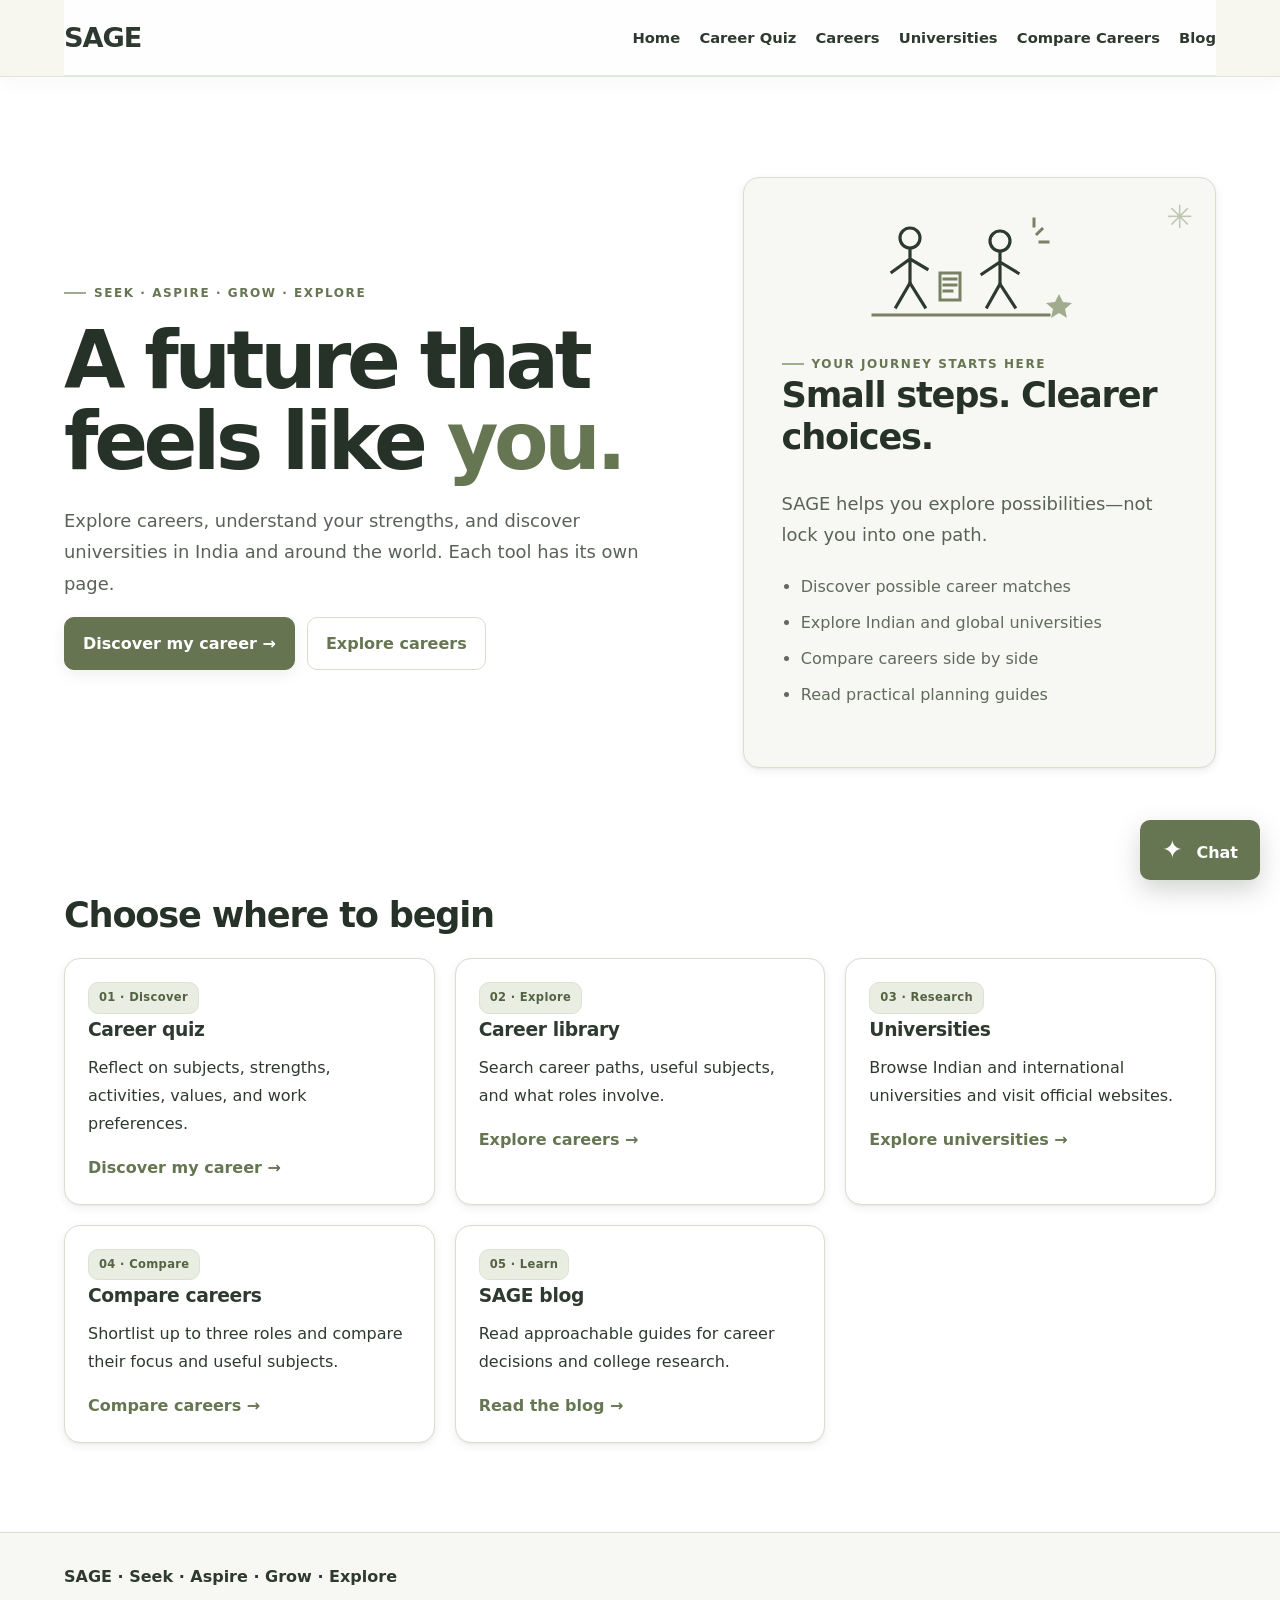
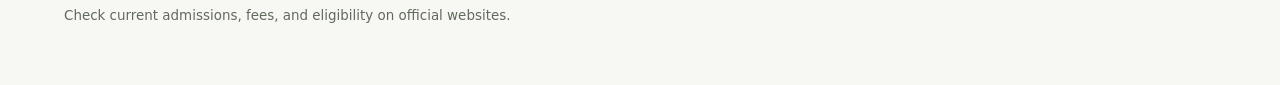
==== index.html @ 780ed79b "Add files via upload" ====
<!doctype html><html lang="en"><head><meta charset="utf-8"><meta name="viewport" content="width=device-width,initial-scale=1"><title>Home | SAGE</title><link rel="stylesheet" href="style.css"></head><body><header class="top"><nav class="wrap"><a class="brand" href="index.html"><img src="logo.png" alt="" onerror="this.style.display='none'">SAGE</a><div class="links"><a href="index.html">Home</a><a href="quiz.html">Career Quiz</a><a href="careers.html">Careers</a><a href="universities.html">Universities</a><a href="compare.html">Compare Careers</a><a href="blog.html">Blog</a></div></nav></header><main><section class="hero wrap"><div><div class="eyebrow">Seek · Aspire · Grow · Explore</div><h1>A future that feels like <em>you.</em></h1><p>Explore careers, understand your strengths, and discover universities in India and around the world. Each tool has its own page.</p><div class="row"><a href="quiz.html"><button>Discover my career →</button></a><a href="careers.html"><button class="secondary">Explore careers</button></a></div></div><aside class="panel"><div class="sage-figures" aria-hidden="true"><svg viewBox="0 0 260 112" role="img" focusable="false"><g fill="none" stroke="#2E3A2F" stroke-width="3.2" stroke-linecap="square" stroke-linejoin="miter"><circle cx="61" cy="22" r="10"/><path d="M61 34V67M61 43L43 56M61 43L78 53M61 67L47 91M61 67L76 91"/><circle cx="151" cy="25" r="10"/><path d="M151 37V68M151 46L133 58M151 46L169 57M151 68L138 91M151 68L166 91"/></g><g fill="none" stroke="#7A8063" stroke-width="3" stroke-linecap="square"><path d="M91 57h20v27H91zM95 63h12M95 69h12M95 75h8"/><path d="M188 18l5 -5M191 26h8M185 10V3"/><path d="M24 99h176"/></g><path d="M210 78l4 8 9 1-7 6 2 9-8-5-8 5 2-9-7-6 9-1z" fill="#A3AB8F"/></svg></div><div class="eyebrow">Your journey starts here</div><h2>Small steps. Clearer choices.</h2><p>SAGE helps you explore possibilities—not lock you into one path.</p><ul><li>Discover possible career matches</li><li>Explore Indian and global universities</li><li>Compare careers side by side</li><li>Read practical planning guides</li></ul></aside></section><section class="section wrap"><h2>Choose where to begin</h2><div class="grid"><article class="card"><span class="tag">01 · Discover</span><h3>Career quiz</h3><p>Reflect on subjects, strengths, activities, values, and work preferences.</p><a href="quiz.html">Discover my career →</a></article><article class="card"><span class="tag">02 · Explore</span><h3>Career library</h3><p>Search career paths, useful subjects, and what roles involve.</p><a href="careers.html">Explore careers →</a></article><article class="card"><span class="tag">03 · Research</span><h3>Universities</h3><p>Browse Indian and international universities and visit official websites.</p><a href="universities.html">Explore universities →</a></article><article class="card"><span class="tag">04 · Compare</span><h3>Compare careers</h3><p>Shortlist up to three roles and compare their focus and useful subjects.</p><a href="compare.html">Compare careers →</a></article><article class="card"><span class="tag">05 · Learn</span><h3>SAGE blog</h3><p>Read approachable guides for career decisions and college research.</p><a href="blog.html">Read the blog →</a></article></div></section></main><footer class="footer"><div class="wrap"><b>SAGE · Seek · Aspire · Grow · Explore</b><p class="small">Check current admissions, fees, and eligibility on official websites.</p></div></footer><button class="chat-launch" id="toggle" aria-label="Open SAGE guide">✦</button><section class="chat" id="chat"><div class="chathead"><b>SAGE guide</b><button class="secondary" id="close">Close</button></div><div class="chatbody" id="cb"><div class="bubble">Hi! Ask about careers or university research.</div></div><form class="compose" id="form"><input class="field" id="msg" placeholder="Ask a question…"><button type="button" class="secondary" id="mic">Mic</button><button type="button" class="secondary" id="listen-reply">Listen</button><button>Send</button></form></section><script src="data.js"></script><script>const chat=document.getElementById('chat'),body=document.getElementById('cb');document.getElementById('toggle').onclick=()=>chat.classList.toggle('open');document.getElementById('close').onclick=()=>chat.classList.remove('open');function bubble(t,me=false){let d=document.createElement('div');d.className='bubble'+(me?' me':'');d.textContent=t;body.appendChild(d);body.scrollTop=body.scrollHeight}function reply(t){const sageText=String(t||'').trim();const sageLower=sageText.toLowerCase();if(/^(hey+|hi+|hello|heyy|yo|sup)[!. ]*$/.test(sageLower)){bubble('Heyyy! 😊 What are you thinking about today — exploring careers, choosing subjects, finding courses, or just figuring out what might suit you?');return;}if(/(i don.t know|not sure|confused|no idea|lost)/.test(sageLower)){bubble('That’s completely okay — you don’t need to have your whole future figured out right now. 💛 Let’s make it smaller: which school subjects feel easiest or most interesting, and do you prefer working with people, ideas, technology, creative projects, or practical hands-on tasks?');return;}if(/(law|lawyer|legal|judge|nlsiu)/.test(sageLower)){bubble('Heyyy! Law has lots of paths beyond courtroom practice: corporate law, criminal law, cyber law, human rights, environmental law, policy, legal research, and the judiciary. In India, an integrated B.A. LL.B. after Class 12 is one common route; a 3-year LL.B. after a bachelor’s degree is another. What draws you to law — debating, helping people, solving complex problems, or understanding how society works?');return;}if(/(computer|coding|software|ai|technology|cybersecurity)/.test(sageLower)){bubble('Tech has several different flavors: software development, AI and data, cybersecurity, UX design, cloud systems, and hardware. You can try a small coding project or beginner data/design activity before committing. Are you more interested in building apps, investigating problems, working with data, or designing things people use?');return;}if(/(university|universities|college|course|courses|admission|fees|scholarship)/.test(sageLower)){bubble('Let’s compare colleges by the exact program, eligibility, entrance route, total tuition and living costs, scholarships, location, internships, and student support. I can help make a shortlist, but fees and admission rules should be checked against the current official course page. Which course and country or state are you considering?');return;}const m=t.toLowerCase().trim();let r;
// Respond to emotional or safety-related messages before career-topic matching.
if(/\b(i wanna die|i want to die|want to kill myself|suicidal|end my life|hurt myself|self harm)\b/.test(m)){r="Hey, I'm really glad you told me. I'm taking this seriously, and your safety matters more than career questions right now. Are you in immediate danger, or thinking you might hurt yourself? If you might act on those feelings, please go to a trusted adult or someone nearby right now and tell them what's happening. You deserve support, and you don't have to handle this alone.";}
else if(/\b(devastated|heartbroken|upset|sad|depressed|overwhelmed|rough day|feel awful)\b/.test(m)){r="Oh no, I'm sorry you're feeling this way. 💛 Want to tell me what happened? I'm here to listen, and you don't have to explain everything perfectly.";}
else if(/\b(just checking|just testing|testing you|i was joking|just kidding|not serious)\b/.test(m)){r="Haha, fair enough 😄 Thanks for testing me! I should still take serious messages seriously, just in case. What do you want to try next?";}
else if(/\b(okay|ok|you know what|guess what|listen|hey|heyy|hello|hi|hii|yo)\b/.test(m)){r=/you know what|guess what|listen/.test(m)?"Haha, okay, I'm listening! Tell me what's on your mind. We can figure it out together.":"Heyyy! 😊 What's on your mind? We can talk careers and college, or you can just tell me what's up.";}
else if(/\blaw\b|lawyer|legal|judge|court|criminal justice/.test(m)){r="Heyyy! That's exciting! Law is a broad field, and it's not just becoming a courtroom lawyer. You could explore criminal law, corporate law, cyber law, human rights, environmental law, legal research, or the judiciary. What part sounds most interesting to you: debating ideas, solving puzzles, helping people, understanding rules, or researching big issues?";}
else if(/doctor|medicine|medical|healthcare|nurs/.test(m)){r="Healthcare has lots of paths, from medicine and nursing to physiotherapy, pharmacy, psychology, and lab science. They involve different study routes and day-to-day work. Are you most interested in treating patients, understanding the human body, or doing research?";}
else if(/journal|writing|writer|media|news/.test(m)){r="If writing and asking questions are your thing, journalism could be worth exploring. Journalists research stories, interview people, verify facts, and report through articles, video, audio, or digital media. You could also look at editing, documentary work, and communications. Which sounds more like you: investigating stories or creating content?";}
else if(/engineer|coding|program|computer|technology|software|\bai\b/.test(m)){r="Tech is a big space: software, cybersecurity, data, AI, electronics, and several kinds of engineering. A good first step is to try a small project and notice whether you enjoy building, debugging, analyzing data, or designing things. Which of those sounds fun to you?";}
else if(/university|college|admission|degree|study|course|fees|scholarship/.test(m)){r="Sure — when comparing colleges, check the exact course, eligibility, total fees, scholarships, accreditation, internships, location, and student support. Requirements vary, so confirm them on each institution's official website. Which course or country are you considering?";}
else if(/salary|pay|earn|job demand|future scope/.test(m)){r="Good question! Pay and job demand depend on location, experience, qualification, and the specific role. It's better to compare recent local job listings and official workforce information than trust one universal salary number. Which career and country are you thinking about?";}
else if(/quiz|test|result|recommend/.test(m)){r="The career quiz is a starting point, not a decision-maker. Your result should help you spot patterns in what you enjoy; then compare the day-to-day tasks, subjects, and training each career needs.";}
else if(/thank/.test(m)){r="Anytime! 😊 I'm happy to help. We can take things one step at a time.";}
else if(/confused|don't know|dont know|not sure|no idea/.test(m)){r="That's completely okay — you don't need to have it all figured out yet. Tell me one thing you usually enjoy: solving problems, helping people, creating things, learning how the world works, organizing plans, or hands-on work? We can start there.";}
else{r="I'm listening! Tell me a little more about what's on your mind. If it's about careers or college, we can explore it together — and if it's something else, that's okay too.";}
bubble(r);}document.getElementById('form').onsubmit=e=>{e.preventDefault();let i=document.getElementById('msg'),v=i.value.trim();if(v){bubble(v,true);i.value='';replyAI(v)}};document.getElementById('mic').onclick=()=>{let SR=window.SpeechRecognition||window.webkitSpeechRecognition;if(!SR){bubble('Voice input is not supported in this browser. Please type instead.');return}let r=new SR();r.lang='en-IN';r.onresult=e=>document.getElementById('msg').value=e.results[0][0].transcript;r.start()};
async function replyAI(t){
  const loading=document.createElement('div');loading.className='bubble';loading.textContent='One sec — let me think…';body.appendChild(loading);body.scrollTop=body.scrollHeight;
  try {
    const history=Array.from(body.querySelectorAll('.bubble')).filter(el=>el!==loading).slice(-8).map(el=>({role:el.classList.contains('me')?'user':'assistant',content:el.textContent}));
    const res=await fetch('/api/chat',{method:'POST',headers:{'Content-Type':'application/json'},body:JSON.stringify({message:t,history})});
    const data=await res.json();
    if(!res.ok) throw new Error(data.error||'AI is not available');
    loading.remove();bubble(data.reply||'Tell me a little more.');
  } catch(err) { loading.remove(); try { reply(t); } catch(localErr) { bubble('I’m here to help you explore options. Tell me what subjects you enjoy, what you are curious about, or which careers you want to compare, and we can work through it together.'); } console.info('SAGE is using its built-in guide because the AI service is unavailable.'); }
}
const listenReplyButton=document.getElementById('listen-reply');
if(listenReplyButton) listenReplyButton.onclick=()=>{const last=Array.from(body.querySelectorAll('.bubble')).filter(el=>!el.classList.contains('me')).pop();if(last&&'speechSynthesis'in window){speechSynthesis.cancel();speechSynthesis.speak(new SpeechSynthesisUtterance(last.textContent));}};
</script></body></html>
---- style.css ----
:root{--bg:#FFFFFF;--panel:#FFFFFF;--panel2:#F7F8F4;--green:#667451;--green2:#A3AB8F;--ink:#263128;--muted:#596258;--brown:#667451;--line:#D8DED2;--cream:#FFFFFF;--sage:#A3AB8F;--olive:#7A8063;--charcoal:#263128}
*{box-sizing:border-box}
html{scroll-behavior:smooth}
body{margin:0;background:var(--bg);color:var(--ink);font:16px/1.55 system-ui,-apple-system,BlinkMacSystemFont,"Segoe UI",sans-serif}
a{color:var(--green);font-weight:700}
button,input,select,textarea{font:inherit}
button{background:#7A8063;color:#FFFFFF;border:1px solid #7A8063;border-radius:12px;padding:10px 15px;cursor:pointer;font-weight:700;transition:transform .15s ease,background .15s ease}
button:hover{transform:translateY(-1px);background:#A3AB8F;border-color:#A3AB8F;color:#2E3A2F}
button:focus-visible,a:focus-visible,input:focus-visible,select:focus-visible{outline:3px solid var(--brown);outline-offset:3px}
.secondary,.option{background:var(--panel2);color:var(--green);border:1px solid var(--line)}
.wrap{width:min(1120px,92%);margin:auto}
.top{position:sticky;top:0;background:#7A8063F2;border-bottom:1px solid var(--line);z-index:5;backdrop-filter:blur(10px)}
nav{display:flex;justify-content:space-between;align-items:center;gap:15px;padding:12px 0}
.brand{font-weight:900;font-size:1.8rem;line-height:1;text-decoration:none;white-space:nowrap;display:flex;align-items:center;gap:9px}
.brand img{width:38px;aspect-ratio:1;object-fit:cover;border-radius:50%;vertical-align:middle}
.links{display:flex;gap:14px;flex-wrap:wrap}
.links a{text-decoration:none;color:#2E3A2F}
.links a:hover{text-decoration:underline;text-underline-offset:4px}
.hero{padding:65px 0 40px;display:grid;grid-template-columns:1.2fr .8fr;gap:24px;align-items:center}
.eyebrow{color:var(--brown);font-size:.72rem;font-weight:800;letter-spacing:.12em;text-transform:uppercase}
h1{font-size:clamp(2.5rem,6vw,4.6rem);line-height:1.02;color:#2E3A2F;margin:12px 0}
h2{color:#2E3A2F;font-size:clamp(1.5rem,3vw,2.2rem)}
h3{color:#2E3A2F;margin:0 0 8px}
p{color:var(--muted)}
.panel,.card,.box,.chat{background:var(--panel);border:1px solid var(--line);border-radius:20px}
.panel{padding:25px;background:linear-gradient(145deg,#A3AB8F,#F7F6EF)}
.section{padding:32px 0}
.stats,.grid{display:grid;gap:14px}
.stats{grid-template-columns:repeat(3,1fr);margin-top:22px}
.stat,.card{background:#A3AB8F;color:#2E3A2F;padding:16px;border-radius:16px;border:1px solid #A3AB8F;box-shadow:0 5px 16px #2E3A2F10}
.card h3,.card p,.card a,.stat strong{color:#2E3A2F}
.card a{text-decoration:underline;text-underline-offset:3px}
.card .small{color:#2E3A2F}
.stat strong{display:block;color:#2E3A2F;font-size:1.4rem}
.small{font-size:.84rem;color:var(--muted)}
.box{padding:22px;background:var(--panel)}
.row{display:flex;gap:10px;flex-wrap:wrap;align-items:center}
.field{background:#F7F6EF;color:var(--ink);border:1px solid var(--line);border-radius:12px;padding:11px;min-width:0}
.search{flex:1;min-width:180px}
.grid{grid-template-columns:repeat(3,minmax(0,1fr));margin-top:15px}
.tag{display:inline-block;background:#7A8063;color:#FFFFFF;border-radius:20px;padding:3px 8px;font-size:.75rem;font-weight:800}
.footer{border-top:1px solid var(--line);padding:25px 0 45px;margin-top:18px}
.hidden{display:none!important}
.chat-launch{position:fixed;right:20px;bottom:20px;border-radius:999px;min-width:76px;height:68px;padding:0 22px;z-index:9;box-shadow:0 8px 24px #2E3A2F20;font-size:1.55rem;font-weight:800}
.chat{position:fixed;right:20px;bottom:90px;width:min(370px,calc(100vw - 28px));height:460px;max-height:70vh;z-index:9;display:none;flex-direction:column;overflow:hidden;box-shadow:0 15px 45px #2E3A2F18}
.chat.open{display:flex}
.chathead{background:#7A8063;color:#FFFFFF;padding:12px;display:flex;justify-content:space-between;align-items:center}
.chathead b{color:#FFFFFF}
.chatbody{padding:12px;flex:1;overflow:auto;display:flex;flex-direction:column;gap:9px}
.bubble{background:#A3AB8F;color:#2E3A2F;padding:10px 12px;border-radius:13px;max-width:90%}
.bubble.me{align-self:flex-end;background:#A3AB8F;color:#2E3A2F}
.compose{display:flex;gap:6px;padding:9px;background:var(--panel)}
.compose input{flex:1;min-width:20px}
.compare-table{width:100%;border-collapse:collapse;margin-top:16px}
.compare-table th,.compare-table td{padding:10px;border:1px solid var(--line);text-align:left}
.compare-table th{background:#7A8063;color:#FFFFFF}
.option{text-align:left;background:var(--panel);color:#2E3A2F;border-color:var(--line)}
.option:hover{background:#A3AB8F;color:#2E3A2F}
.option.selected{background:#A3AB8F;color:#2E3A2F;border-color:#7A8063;outline:2px solid #7A8063}
.progress{height:8px;background:#A3AB8F;border-radius:9px;margin:16px 0;overflow:hidden}
.progress span{display:block;height:100%;background:var(--brown);width:0;transition:width .2s ease}
.result{background:var(--panel);border:1px solid var(--line);padding:16px;border-radius:14px;margin-top:15px}
@media(max-width:760px){.hero{grid-template-columns:1fr}.grid{grid-template-columns:repeat(2,minmax(0,1fr))}.links{gap:8px}.links a{font-size:.85rem}.hero{padding-top:38px}}
@media(max-width:480px){.grid,.stats{grid-template-columns:1fr}.box{padding:15px}nav{align-items:flex-start;flex-direction:column}.chat{right:14px;bottom:82px}.chat-launch{right:14px;bottom:14px}}

/* Accessible, easy-to-notice SAGE chat launcher */
.chat-launch::after{content:" Chat";font-size:1rem;margin-left:8px}
.career-details{margin-top:14px;padding:16px;border-radius:14px;background:#A3AB8F;color:#2E3A2F;border:1px solid #A3AB8F;line-height:1.55}
.career-details h4{margin:0 0 10px;color:#2E3A2F;font-size:1.1rem}
.career-details p{margin:8px 0}

/* Dedicated career details page */
.details-page{grid-template-columns:repeat(auto-fit,minmax(250px,1fr));margin:24px 0}
.detail-tile{background:#A3AB8F;color:#2E3A2F;border:1px solid #A3AB8F;border-radius:18px;padding:20px;line-height:1.6;box-shadow:0 4px 14px #2E3A2F10}
.detail-tile h2{font-size:1.12rem;color:#2E3A2F;margin:0 0 8px}
.detail-tile p{margin:0;color:#2E3A2F}
.back-link{display:inline-block;margin-bottom:18px;color:var(--green);font-weight:700}
.note{margin:18px 0}
.button-link{display:inline-block;padding:12px 18px;border-radius:12px;background:#7A8063;color:#FFFFFF;font-weight:800}

/* Numeric career highlights for every career detail page */
.career-metrics{display:grid;grid-template-columns:repeat(3,minmax(0,1fr));gap:14px;margin:22px 0;width:100%;grid-column:1/-1}.metric-card{background:var(--panel,#CBCCC7);border:1px solid var(--line,#A3AB8F);border-radius:18px;padding:18px;display:flex;flex-direction:column;gap:8px;min-width:0}.metric-card span{font-size:.88rem;color:var(--muted,#A3AB8F);font-weight:700}.metric-card strong{font-size:clamp(1.15rem,2.4vw,1.8rem);line-height:1.2;color:var(--green,#A3AB8F);overflow-wrap:anywhere}.metric-card small{font-size:.78rem;color:var(--muted,#A3AB8F)}@media(max-width:700px){.career-metrics{grid-template-columns:1fr}.metric-card{padding:15px}}

/* SAGE modern responsive refinements — palette and layout only */
body{background:var(--bg);color:var(--ink)}
.top{background:rgba(122,128,99,.97);border-bottom:1px solid rgba(46,58,47,.16)}
.links a{color:#F7F6EF}
.hero{gap:clamp(20px,4vw,48px);padding-block:clamp(38px,6vw,76px)}
.panel,.card,.box,.chat,.detail-tile,.career-details,.result{border-radius:20px}
.panel{background:linear-gradient(145deg,#A3AB8F 0%,#F7F6EF 100%)}
.card,.stat,.detail-tile{background:#A3AB8F;border-color:rgba(46,58,47,.16);box-shadow:0 8px 24px rgba(46,58,47,.08)}
button,.button-link{background:#7A8063;border-color:#7A8063;color:#F7F6EF}
button:hover,.option:hover{background:#A3AB8F;border-color:#7A8063;color:#2E3A2F}
.field{background:#FFFFFF;color:#2E3A2F}
.chathead,.compare-table th{background:#7A8063;color:#F7F6EF}
@media(min-width:1100px){.wrap{width:min(1160px,90%)}.grid{gap:18px}.section{padding:42px 0}}
@media(max-width:760px){.hero{grid-template-columns:1fr}.links{width:100%;gap:8px 12px}.links a{font-size:.9rem}.grid{grid-template-columns:repeat(2,minmax(0,1fr))}.stats{grid-template-columns:repeat(3,minmax(0,1fr))}}
@media(max-width:520px){.grid,.stats,.career-metrics{grid-template-columns:1fr}.wrap{width:min(100% - 28px,1120px)}nav{gap:10px}.brand{font-size:1.55rem}.links{display:flex;flex-wrap:wrap}.hero{padding-top:32px}.panel,.box{padding:16px}.card{padding:15px}.chat{right:12px;width:calc(100vw - 24px);max-height:72vh}.chat-launch{right:12px;bottom:12px}}


/* SAGE student-friendly redesign: cream-first, sage accents, roomy responsive layout */
:root{
  --bg:#F7F6EF;
  --panel:#FFFFFF;
  --panel2:#EEF0E7;
  --green:#667653;
  --green2:#A3AB8F;
  --ink:#2E3A2F;
  --muted:#62695D;
  --brown:#7A8063;
  --line:#E2E4D9;
  --cream:#F7F6EF;
  --sage:#A3AB8F;
  --olive:#7A8063;
  --charcoal:#2E3A2F;
}
html{scroll-padding-top:90px}
body{background:var(--bg);color:var(--ink);font-size:16px;line-height:1.7}
.wrap{width:min(1160px,90%)}
.top{background:rgba(247,246,239,.96);border-bottom:1px solid #E2E4D9;box-shadow:0 4px 20px rgba(46,58,47,.04);backdrop-filter:blur(14px)}
nav{min-height:76px;padding:14px 0;gap:22px}
.brand{font-size:1.7rem;color:var(--ink);letter-spacing:-.04em}
.brand img{width:42px;height:42px;object-fit:contain;border-radius:0}
.links{gap:clamp(10px,1.5vw,22px);align-items:center}
.links a{color:var(--ink);font-size:.92rem;font-weight:650;padding:8px 0;text-decoration:none}
.links a:hover{color:var(--green);text-decoration:none;box-shadow:0 2px 0 var(--sage)}
a{color:var(--green)}
.hero{padding:clamp(54px,8vw,100px) 0 clamp(42px,6vw,72px);grid-template-columns:minmax(0,1.12fr) minmax(280px,.88fr);gap:clamp(30px,6vw,76px)}
.eyebrow{display:inline-flex;align-items:center;gap:8px;color:var(--green);font-size:.75rem;letter-spacing:.13em;font-weight:850}
.eyebrow:before{content:"";width:22px;height:2px;background:var(--sage);display:inline-block}
h1{font-size:clamp(2.8rem,6.2vw,5.25rem);line-height:1.02;letter-spacing:-.055em;color:var(--ink);margin:18px 0 22px;max-width:760px}
h1 em{color:var(--green);font-style:normal}
h2{font-size:clamp(1.55rem,3vw,2.2rem);letter-spacing:-.035em;line-height:1.2;color:var(--ink);margin-top:0}
h3{color:var(--ink);letter-spacing:-.02em}
p{color:var(--muted);line-height:1.75}
.hero p{font-size:clamp(1rem,1.4vw,1.12rem);max-width:650px}
.row{gap:12px}
button,.button-link{background:var(--green);border:1px solid var(--green);color:#fff;border-radius:13px;padding:12px 18px;font-weight:750;box-shadow:0 5px 14px rgba(46,58,47,.08);transition:transform .18s ease,box-shadow .18s ease,background .18s ease}
button:hover,.button-link:hover{background:#536344;border-color:#536344;color:#fff;transform:translateY(-2px);box-shadow:0 9px 20px rgba(46,58,47,.13)}
.secondary,.option{background:#fff;color:var(--green);border:1px solid #D8DDCE;box-shadow:none}
.secondary:hover,.option:hover{background:#EEF0E7;color:var(--ink);border-color:var(--sage)}
.panel{padding:clamp(22px,3.5vw,38px);background:linear-gradient(145deg,#FFFFFF 0%,#F0F2E9 100%);border:1px solid #E1E5D8;border-radius:28px;box-shadow:0 18px 48px rgba(46,58,47,.07);position:relative;overflow:hidden}
.panel:after{content:"✳";position:absolute;right:22px;top:12px;color:#A3AB8F;font-size:2rem;opacity:.65}
.panel ul{padding-left:1.2rem;color:var(--muted)}
.panel li{padding:.28rem 0}
.section{padding:clamp(34px,5vw,58px) 0}
.section h2{margin-bottom:20px}
.grid{grid-template-columns:repeat(3,minmax(0,1fr));gap:18px;margin-top:22px}
.card,.stat,.detail-tile{background:#fff;color:var(--ink);border:1px solid #E4E6DC;border-radius:20px;padding:23px;box-shadow:0 8px 26px rgba(46,58,47,.045);transition:transform .2s ease,box-shadow .2s ease,border-color .2s ease}
.card:hover,.detail-tile:hover{transform:translateY(-3px);box-shadow:0 14px 32px rgba(46,58,47,.085);border-color:#C8D0BC}
.card h3,.card p,.card a,.stat strong,.detail-tile h2,.detail-tile p{color:var(--ink)}
.card p{margin:.5rem 0 1rem}
.card a{color:var(--green);font-weight:800;text-decoration:none}
.card a:hover{text-decoration:underline;text-underline-offset:4px}
.tag{background:#E9EDE2;color:#536344;border:1px solid #DCE2D2;border-radius:999px;padding:5px 10px;font-size:.72rem;letter-spacing:.03em}
.stats{gap:14px}.stat strong{font-size:1.5rem;color:var(--green)}
.box,.result,.career-details{background:#fff;color:var(--ink);border:1px solid #E2E4D9;border-radius:20px;box-shadow:0 8px 24px rgba(46,58,47,.04)}
.field{background:#fff;color:var(--ink);border:1px solid #D9DED2;border-radius:12px;padding:12px 14px}
.field:focus,input:focus,select:focus,textarea:focus{outline:3px solid rgba(163,171,143,.4);border-color:var(--green)}
.footer{border-top:1px solid #E2E4D9;background:#F0F1E9;padding:30px 0 44px;margin-top:35px}
.footer b{color:var(--ink)}
.chat{background:#fff;border:1px solid #E0E4D8;box-shadow:0 20px 60px rgba(46,58,47,.18);border-radius:22px}
.chathead,.compare-table th{background:var(--green);color:#fff}
.chatbody{background:#fff}
.bubble{background:#EEF0E7;color:var(--ink);border-radius:15px}
.bubble.me{background:#DDE4D2;color:var(--ink)}
.compose{background:#F7F6EF;border-top:1px solid #E2E4D9}
.chat-launch{background:var(--green);color:#fff;border:0;border-radius:999px;min-width:64px;height:60px;box-shadow:0 10px 26px rgba(46,58,47,.22)}
.chat-launch:hover{background:#536344;color:#fff}
.compare-table{background:#fff;border-radius:14px;overflow:hidden}.compare-table th,.compare-table td{border-color:#E2E4D9}.compare-table td{color:var(--ink)}
.option.selected{background:#E9EDE2;color:var(--ink);border-color:var(--green);outline:2px solid rgba(122,128,99,.25)}
.progress{background:#E7EADF}.progress span{background:var(--green)}
.metric-card{background:#fff;border-color:#E2E4D9;border-radius:18px;box-shadow:0 8px 22px rgba(46,58,47,.045)}
.metric-card span,.metric-card small{color:var(--muted)}.metric-card strong{color:var(--green)}
.back-link{color:var(--green)}
@media(min-width:1100px){.grid{gap:20px}.section{padding-block:54px}}
@media(max-width:850px){nav{align-items:flex-start;flex-direction:column;gap:12px}.links{width:100%;gap:8px 18px}.hero{grid-template-columns:1fr;gap:24px;padding-top:48px}.hero .panel{max-width:none}.grid{grid-template-columns:repeat(2,minmax(0,1fr))}}
@media(max-width:540px){.wrap{width:calc(100% - 32px)}nav{min-height:auto;padding:12px 0}.brand{font-size:1.55rem}.brand img{width:36px;height:36px}.links{gap:5px 13px}.links a{font-size:.82rem}.hero{padding:38px 0 30px}h1{font-size:clamp(2.55rem,13vw,3.8rem)}.grid,.stats,.career-metrics{grid-template-columns:1fr}.card,.box,.panel{padding:19px}.section{padding:30px 0}.row>a{max-width:100%}.chat{right:12px;bottom:82px;width:calc(100vw - 24px);max-height:72vh}.chat-launch{right:14px;bottom:14px}.compare-table{display:block;overflow-x:auto;white-space:nowrap}}
@media(prefers-reduced-motion:reduce){html{scroll-behavior:auto}*,*:before,*:after{transition:none!important;animation:none!important}}

/* SAGE refinement: true-white canvas and sharper, clearer content cards */
:root{--bg:#FFFFFF;--panel:#FFFFFF;--panel2:#F7F8F4;--line:#D8DED2}
body{background:#FFFFFF;color:#263128}
main,.main,.page,.content{background:#FFFFFF}
nav{background:rgba(255,255,255,.96);border-bottom:1px solid #E1E5DD}
.panel,.card,.box,.career-card,.university-card,.story-card,.option,.detail-tile,.metric-card{
  background:#FFFFFF;
  border:1px solid #D8DED2;
  border-radius:16px;
  box-shadow:0 3px 10px rgba(38,49,40,.07),0 1px 2px rgba(38,49,40,.05);
}
.panel{background:#FFFFFF}
.hero .panel{background:#F7F8F4;border:1px solid #D8DED2}
.card:hover,.career-card:hover,.university-card:hover,.story-card:hover,.metric-card:hover{
  border-color:#A3AB8F;
  box-shadow:0 8px 20px rgba(38,49,40,.11);
  transform:translateY(-2px);
}
h1,h2,h3,h4,strong{color:#263128}
p,.muted,.subtitle,.description{color:#596258}
button,.btn,.button,.cta{background:#667451;color:#FFFFFF;border:1px solid #667451;border-radius:10px;font-weight:700}
button:hover,.btn:hover,.button:hover,.cta:hover{background:#536344;border-color:#536344}
input,select,textarea,.field{background:#FFFFFF;border:1px solid #C9D2C3;border-radius:10px}
.option{background:#FFFFFF;border:1px solid #D3DACE}
.option:hover{border-color:#7A8063;background:#FAFBF8}
.option.selected{background:#EEF2E8;border:2px solid #667451;outline:0;box-shadow:0 0 0 3px rgba(102,116,81,.12)}
.progress{background:#E7EBE2;border:1px solid #D8DED2}
.progress span{background:#667451}
.footer{background:#F7F8F4;border-top:1px solid #D8DED2}
.chat{border:1px solid #CCD5C5;box-shadow:0 12px 32px rgba(38,49,40,.18)}
.chathead{background:#667451}
@media(max-width:540px){
 .panel,.card,.box,.career-card,.university-card,.story-card,.option,.detail-tile,.metric-card{border-radius:14px;box-shadow:0 2px 7px rgba(38,49,40,.07)}
}


/* Square-corner visual pass: keep the white background and sage accents. */
.panel, .card, .box, .career-card, .university-card, .story-card, .option,
.detail-tile, .metric-card, .stat, .result, .career-details, .chat, .compare-table,
button, .btn, .button, .cta, .button-link, input, select, textarea, .field, .tag {
  border-radius: 0 !important;
}

/* Minimal student stick-figure accent: intentionally used only in the homepage hero. */
.sage-figures{width:min(100%,260px);margin:0 auto 18px;padding:0;background:transparent}
.sage-figures svg{display:block;width:100%;height:auto;max-height:112px}
@media(max-width:760px){.sage-figures{width:min(100%,220px);margin-bottom:14px}}


/* Restore softly rounded corners while keeping white canvas and subtle stick figures. */
.panel, .card, .box, .career-card, .university-card, .story-card, .option,
.detail-tile, .metric-card, .stat, .result, .career-details, .chat, .compare-table {
  border-radius: 16px !important;
}
button, .btn, .button, .cta, .button-link, input, select, textarea, .field, .tag {
  border-radius: 10px !important;
}
@media(max-width:540px){
  .panel, .card, .box, .career-card, .university-card, .story-card, .option, .detail-tile, .metric-card, .stat, .result, .career-details, .chat, .compare-table { border-radius: 14px !important; }
}
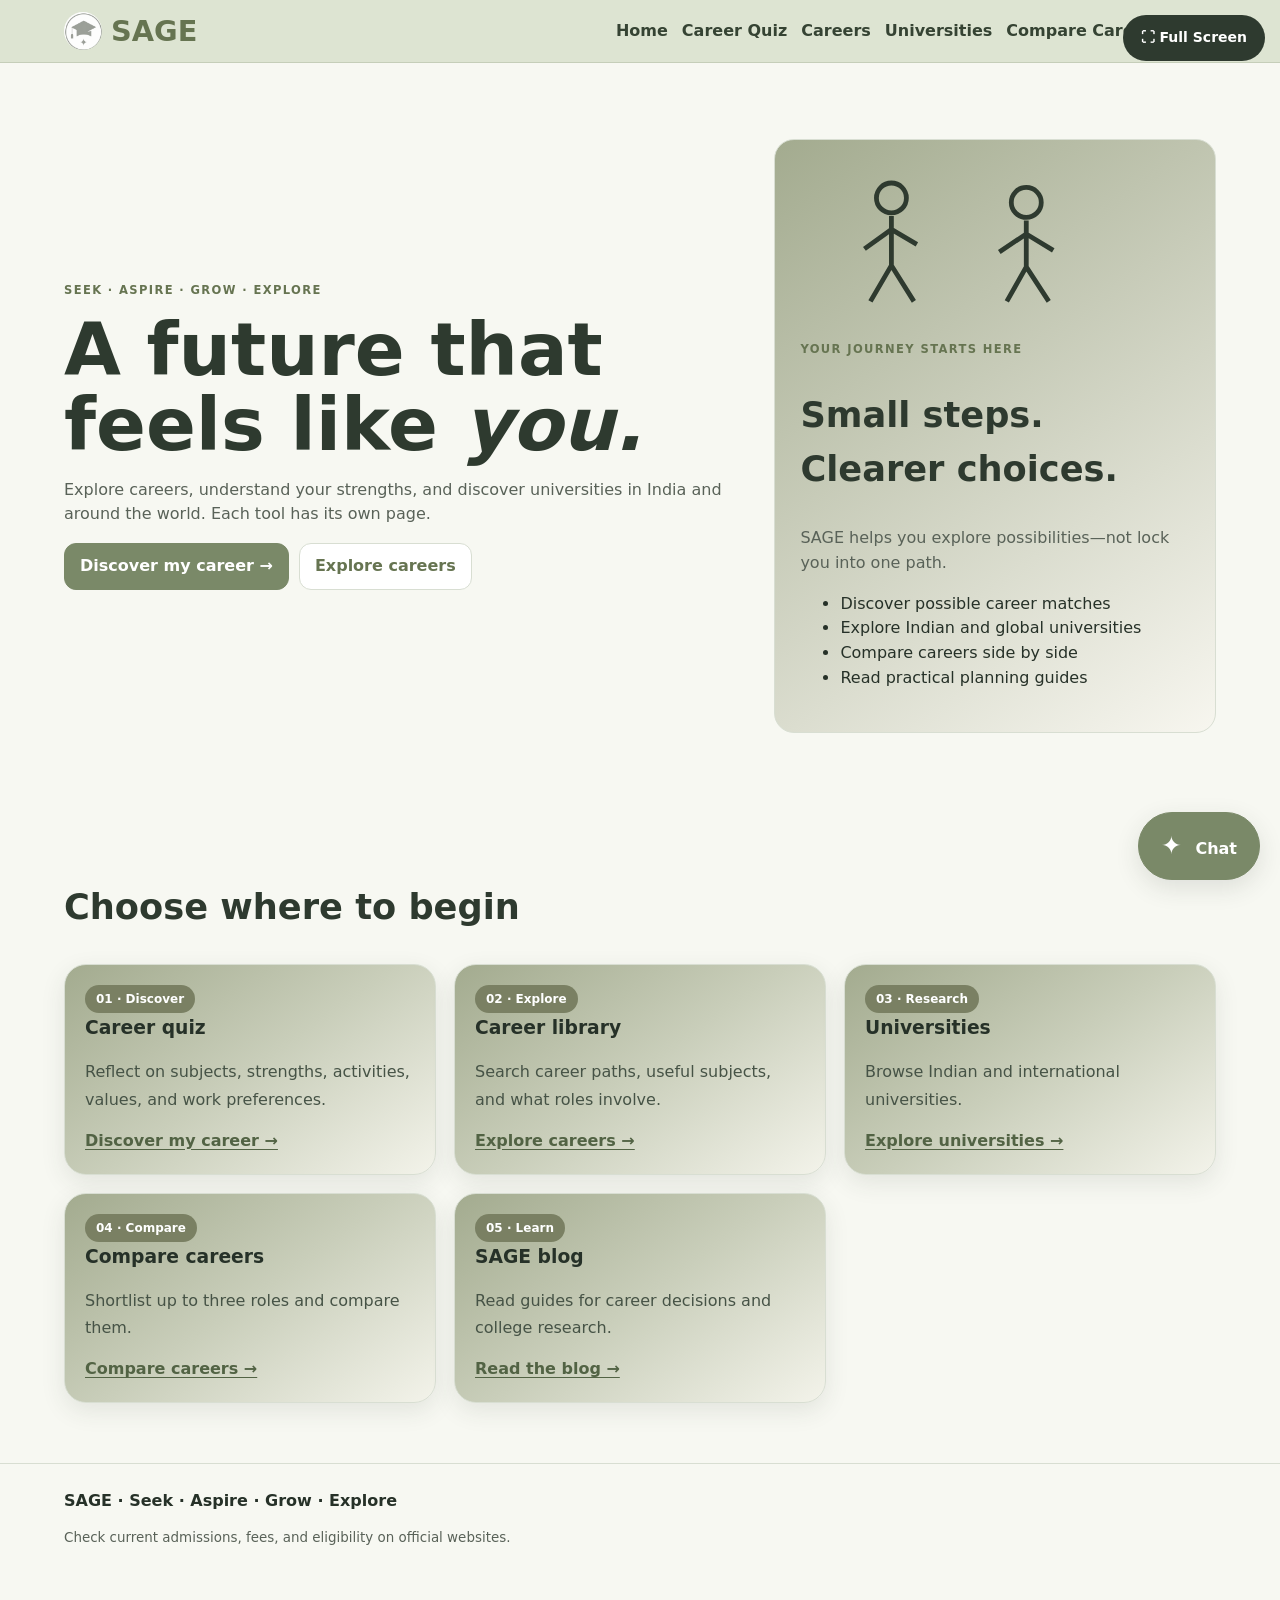
==== commit 23a7e957: "index.html" ====
--- a/index.html
+++ b/index.html
@@ -1,30 +1,252 @@
-<!doctype html><html lang="en"><head><meta charset="utf-8"><meta name="viewport" content="width=device-width,initial-scale=1"><title>Home | SAGE</title><link rel="stylesheet" href="style.css"></head><body><header class="top"><nav class="wrap"><a class="brand" href="index.html"><img src="logo.png" alt="" onerror="this.style.display='none'">SAGE</a><div class="links"><a href="index.html">Home</a><a href="quiz.html">Career Quiz</a><a href="careers.html">Careers</a><a href="universities.html">Universities</a><a href="compare.html">Compare Careers</a><a href="blog.html">Blog</a></div></nav></header><main><section class="hero wrap"><div><div class="eyebrow">Seek · Aspire · Grow · Explore</div><h1>A future that feels like <em>you.</em></h1><p>Explore careers, understand your strengths, and discover universities in India and around the world. Each tool has its own page.</p><div class="row"><a href="quiz.html"><button>Discover my career →</button></a><a href="careers.html"><button class="secondary">Explore careers</button></a></div></div><aside class="panel"><div class="sage-figures" aria-hidden="true"><svg viewBox="0 0 260 112" role="img" focusable="false"><g fill="none" stroke="#2E3A2F" stroke-width="3.2" stroke-linecap="square" stroke-linejoin="miter"><circle cx="61" cy="22" r="10"/><path d="M61 34V67M61 43L43 56M61 43L78 53M61 67L47 91M61 67L76 91"/><circle cx="151" cy="25" r="10"/><path d="M151 37V68M151 46L133 58M151 46L169 57M151 68L138 91M151 68L166 91"/></g><g fill="none" stroke="#7A8063" stroke-width="3" stroke-linecap="square"><path d="M91 57h20v27H91zM95 63h12M95 69h12M95 75h8"/><path d="M188 18l5 -5M191 26h8M185 10V3"/><path d="M24 99h176"/></g><path d="M210 78l4 8 9 1-7 6 2 9-8-5-8 5 2-9-7-6 9-1z" fill="#A3AB8F"/></svg></div><div class="eyebrow">Your journey starts here</div><h2>Small steps. Clearer choices.</h2><p>SAGE helps you explore possibilities—not lock you into one path.</p><ul><li>Discover possible career matches</li><li>Explore Indian and global universities</li><li>Compare careers side by side</li><li>Read practical planning guides</li></ul></aside></section><section class="section wrap"><h2>Choose where to begin</h2><div class="grid"><article class="card"><span class="tag">01 · Discover</span><h3>Career quiz</h3><p>Reflect on subjects, strengths, activities, values, and work preferences.</p><a href="quiz.html">Discover my career →</a></article><article class="card"><span class="tag">02 · Explore</span><h3>Career library</h3><p>Search career paths, useful subjects, and what roles involve.</p><a href="careers.html">Explore careers →</a></article><article class="card"><span class="tag">03 · Research</span><h3>Universities</h3><p>Browse Indian and international universities and visit official websites.</p><a href="universities.html">Explore universities →</a></article><article class="card"><span class="tag">04 · Compare</span><h3>Compare careers</h3><p>Shortlist up to three roles and compare their focus and useful subjects.</p><a href="compare.html">Compare careers →</a></article><article class="card"><span class="tag">05 · Learn</span><h3>SAGE blog</h3><p>Read approachable guides for career decisions and college research.</p><a href="blog.html">Read the blog →</a></article></div></section></main><footer class="footer"><div class="wrap"><b>SAGE · Seek · Aspire · Grow · Explore</b><p class="small">Check current admissions, fees, and eligibility on official websites.</p></div></footer><button class="chat-launch" id="toggle" aria-label="Open SAGE guide">✦</button><section class="chat" id="chat"><div class="chathead"><b>SAGE guide</b><button class="secondary" id="close">Close</button></div><div class="chatbody" id="cb"><div class="bubble">Hi! Ask about careers or university research.</div></div><form class="compose" id="form"><input class="field" id="msg" placeholder="Ask a question…"><button type="button" class="secondary" id="mic">Mic</button><button type="button" class="secondary" id="listen-reply">Listen</button><button>Send</button></form></section><script src="data.js"></script><script>const chat=document.getElementById('chat'),body=document.getElementById('cb');document.getElementById('toggle').onclick=()=>chat.classList.toggle('open');document.getElementById('close').onclick=()=>chat.classList.remove('open');function bubble(t,me=false){let d=document.createElement('div');d.className='bubble'+(me?' me':'');d.textContent=t;body.appendChild(d);body.scrollTop=body.scrollHeight}function reply(t){const sageText=String(t||'').trim();const sageLower=sageText.toLowerCase();if(/^(hey+|hi+|hello|heyy|yo|sup)[!. ]*$/.test(sageLower)){bubble('Heyyy! 😊 What are you thinking about today — exploring careers, choosing subjects, finding courses, or just figuring out what might suit you?');return;}if(/(i don.t know|not sure|confused|no idea|lost)/.test(sageLower)){bubble('That’s completely okay — you don’t need to have your whole future figured out right now. 💛 Let’s make it smaller: which school subjects feel easiest or most interesting, and do you prefer working with people, ideas, technology, creative projects, or practical hands-on tasks?');return;}if(/(law|lawyer|legal|judge|nlsiu)/.test(sageLower)){bubble('Heyyy! Law has lots of paths beyond courtroom practice: corporate law, criminal law, cyber law, human rights, environmental law, policy, legal research, and the judiciary. In India, an integrated B.A. LL.B. after Class 12 is one common route; a 3-year LL.B. after a bachelor’s degree is another. What draws you to law — debating, helping people, solving complex problems, or understanding how society works?');return;}if(/(computer|coding|software|ai|technology|cybersecurity)/.test(sageLower)){bubble('Tech has several different flavors: software development, AI and data, cybersecurity, UX design, cloud systems, and hardware. You can try a small coding project or beginner data/design activity before committing. Are you more interested in building apps, investigating problems, working with data, or designing things people use?');return;}if(/(university|universities|college|course|courses|admission|fees|scholarship)/.test(sageLower)){bubble('Let’s compare colleges by the exact program, eligibility, entrance route, total tuition and living costs, scholarships, location, internships, and student support. I can help make a shortlist, but fees and admission rules should be checked against the current official course page. Which course and country or state are you considering?');return;}const m=t.toLowerCase().trim();let r;
-// Respond to emotional or safety-related messages before career-topic matching.
-if(/\b(i wanna die|i want to die|want to kill myself|suicidal|end my life|hurt myself|self harm)\b/.test(m)){r="Hey, I'm really glad you told me. I'm taking this seriously, and your safety matters more than career questions right now. Are you in immediate danger, or thinking you might hurt yourself? If you might act on those feelings, please go to a trusted adult or someone nearby right now and tell them what's happening. You deserve support, and you don't have to handle this alone.";}
-else if(/\b(devastated|heartbroken|upset|sad|depressed|overwhelmed|rough day|feel awful)\b/.test(m)){r="Oh no, I'm sorry you're feeling this way. 💛 Want to tell me what happened? I'm here to listen, and you don't have to explain everything perfectly.";}
-else if(/\b(just checking|just testing|testing you|i was joking|just kidding|not serious)\b/.test(m)){r="Haha, fair enough 😄 Thanks for testing me! I should still take serious messages seriously, just in case. What do you want to try next?";}
-else if(/\b(okay|ok|you know what|guess what|listen|hey|heyy|hello|hi|hii|yo)\b/.test(m)){r=/you know what|guess what|listen/.test(m)?"Haha, okay, I'm listening! Tell me what's on your mind. We can figure it out together.":"Heyyy! 😊 What's on your mind? We can talk careers and college, or you can just tell me what's up.";}
-else if(/\blaw\b|lawyer|legal|judge|court|criminal justice/.test(m)){r="Heyyy! That's exciting! Law is a broad field, and it's not just becoming a courtroom lawyer. You could explore criminal law, corporate law, cyber law, human rights, environmental law, legal research, or the judiciary. What part sounds most interesting to you: debating ideas, solving puzzles, helping people, understanding rules, or researching big issues?";}
-else if(/doctor|medicine|medical|healthcare|nurs/.test(m)){r="Healthcare has lots of paths, from medicine and nursing to physiotherapy, pharmacy, psychology, and lab science. They involve different study routes and day-to-day work. Are you most interested in treating patients, understanding the human body, or doing research?";}
-else if(/journal|writing|writer|media|news/.test(m)){r="If writing and asking questions are your thing, journalism could be worth exploring. Journalists research stories, interview people, verify facts, and report through articles, video, audio, or digital media. You could also look at editing, documentary work, and communications. Which sounds more like you: investigating stories or creating content?";}
-else if(/engineer|coding|program|computer|technology|software|\bai\b/.test(m)){r="Tech is a big space: software, cybersecurity, data, AI, electronics, and several kinds of engineering. A good first step is to try a small project and notice whether you enjoy building, debugging, analyzing data, or designing things. Which of those sounds fun to you?";}
-else if(/university|college|admission|degree|study|course|fees|scholarship/.test(m)){r="Sure — when comparing colleges, check the exact course, eligibility, total fees, scholarships, accreditation, internships, location, and student support. Requirements vary, so confirm them on each institution's official website. Which course or country are you considering?";}
-else if(/salary|pay|earn|job demand|future scope/.test(m)){r="Good question! Pay and job demand depend on location, experience, qualification, and the specific role. It's better to compare recent local job listings and official workforce information than trust one universal salary number. Which career and country are you thinking about?";}
-else if(/quiz|test|result|recommend/.test(m)){r="The career quiz is a starting point, not a decision-maker. Your result should help you spot patterns in what you enjoy; then compare the day-to-day tasks, subjects, and training each career needs.";}
-else if(/thank/.test(m)){r="Anytime! 😊 I'm happy to help. We can take things one step at a time.";}
-else if(/confused|don't know|dont know|not sure|no idea/.test(m)){r="That's completely okay — you don't need to have it all figured out yet. Tell me one thing you usually enjoy: solving problems, helping people, creating things, learning how the world works, organizing plans, or hands-on work? We can start there.";}
-else{r="I'm listening! Tell me a little more about what's on your mind. If it's about careers or college, we can explore it together — and if it's something else, that's okay too.";}
-bubble(r);}document.getElementById('form').onsubmit=e=>{e.preventDefault();let i=document.getElementById('msg'),v=i.value.trim();if(v){bubble(v,true);i.value='';replyAI(v)}};document.getElementById('mic').onclick=()=>{let SR=window.SpeechRecognition||window.webkitSpeechRecognition;if(!SR){bubble('Voice input is not supported in this browser. Please type instead.');return}let r=new SR();r.lang='en-IN';r.onresult=e=>document.getElementById('msg').value=e.results[0][0].transcript;r.start()};
-async function replyAI(t){
-  const loading=document.createElement('div');loading.className='bubble';loading.textContent='One sec — let me think…';body.appendChild(loading);body.scrollTop=body.scrollHeight;
-  try {
-    const history=Array.from(body.querySelectorAll('.bubble')).filter(el=>el!==loading).slice(-8).map(el=>({role:el.classList.contains('me')?'user':'assistant',content:el.textContent}));
-    const res=await fetch('/api/chat',{method:'POST',headers:{'Content-Type':'application/json'},body:JSON.stringify({message:t,history})});
-    const data=await res.json();
-    if(!res.ok) throw new Error(data.error||'AI is not available');
-    loading.remove();bubble(data.reply||'Tell me a little more.');
-  } catch(err) { loading.remove(); try { reply(t); } catch(localErr) { bubble('I’m here to help you explore options. Tell me what subjects you enjoy, what you are curious about, or which careers you want to compare, and we can work through it together.'); } console.info('SAGE is using its built-in guide because the AI service is unavailable.'); }
-}
-const listenReplyButton=document.getElementById('listen-reply');
-if(listenReplyButton) listenReplyButton.onclick=()=>{const last=Array.from(body.querySelectorAll('.bubble')).filter(el=>!el.classList.contains('me')).pop();if(last&&'speechSynthesis'in window){speechSynthesis.cancel();speechSynthesis.speak(new SpeechSynthesisUtterance(last.textContent));}};
-</script></body></html>+
+<!DOCTYPE html>
+<html lang="en">
+<head>
+<meta charset="UTF-8">
+<meta name="viewport" content="width=device-width, initial-scale=1.0">
+<title>Home | SAGE</title>
+<link rel="stylesheet" href="style.css">
+<meta name="theme-color" content="#dde4d2">
+
+<style>
+#fullscreenBtn {
+  position: fixed;
+  top: 15px;
+  right: 15px;
+  z-index: 999999;
+  background: #2e3a2f;
+  color: white;
+  border: none;
+  padding: 12px 18px;
+  border-radius: 30px;
+  cursor: pointer;
+  font-size: 14px;
+}
+
+#fullscreenBtn:hover {
+  background: #7a8063;
+}
+
+:fullscreen {
+  overflow-y: auto;
+  background: #dde4d2;
+}
+</style>
+</head>
+
+<body>
+
+<button id="fullscreenBtn" onclick="toggleFullScreen()">
+⛶ Full Screen
+</button>
+
+<header class="top">
+<nav class="wrap">
+<a class="brand" href="index.html">
+<img src="logo.png" alt="SAGE" onerror="this.style.display='none'">
+SAGE
+</a>
+<div class="links">
+<a href="index.html">Home</a>
+<a href="quiz.html">Career Quiz</a>
+<a href="careers.html">Careers</a>
+<a href="universities.html">Universities</a>
+<a href="compare.html">Compare Careers</a>
+<a href="blog.html">Blog</a>
+</div>
+</nav>
+</header>
+
+<main>
+<section class="hero wrap">
+<div>
+<div class="eyebrow">Seek · Aspire · Grow · Explore</div>
+<h1>A future that feels like <em>you.</em></h1>
+<p>Explore careers, understand your strengths, and discover universities in India and around the world. Each tool has its own page.</p>
+<div class="row">
+<a href="quiz.html"><button>Discover my career →</button></a>
+<a href="careers.html"><button class="secondary">Explore careers</button></a>
+</div>
+</div>
+
+<aside class="panel">
+<div class="sage-figures">
+<svg viewBox="0 0 260 112">
+<g fill="none" stroke="#2E3A2F" stroke-width="3.2">
+<circle cx="61" cy="22" r="10"/>
+<path d="M61 34V67M61 43L43 56M61 43L78 53M61 67L47 91M61 67L76 91"/>
+<circle cx="151" cy="25" r="10"/>
+<path d="M151 37V68M151 46L133 58M151 46L169 57M151 68L138 91M151 68L166 91"/>
+</g>
+</svg>
+</div>
+<div class="eyebrow">Your journey starts here</div>
+<h2>Small steps. Clearer choices.</h2>
+<p>SAGE helps you explore possibilities—not lock you into one path.</p>
+<ul>
+<li>Discover possible career matches</li>
+<li>Explore Indian and global universities</li>
+<li>Compare careers side by side</li>
+<li>Read practical planning guides</li>
+</ul>
+</aside>
+</section>
+
+<section class="section wrap">
+<h2>Choose where to begin</h2>
+<div class="grid">
+
+<article class="card">
+<span class="tag">01 · Discover</span>
+<h3>Career quiz</h3>
+<p>Reflect on subjects, strengths, activities, values, and work preferences.</p>
+<a href="quiz.html">Discover my career →</a>
+</article>
+
+<article class="card">
+<span class="tag">02 · Explore</span>
+<h3>Career library</h3>
+<p>Search career paths, useful subjects, and what roles involve.</p>
+<a href="careers.html">Explore careers →</a>
+</article>
+
+<article class="card">
+<span class="tag">03 · Research</span>
+<h3>Universities</h3>
+<p>Browse Indian and international universities.</p>
+<a href="universities.html">Explore universities →</a>
+</article>
+
+<article class="card">
+<span class="tag">04 · Compare</span>
+<h3>Compare careers</h3>
+<p>Shortlist up to three roles and compare them.</p>
+<a href="compare.html">Compare careers →</a>
+</article>
+
+<article class="card">
+<span class="tag">05 · Learn</span>
+<h3>SAGE blog</h3>
+<p>Read guides for career decisions and college research.</p>
+<a href="blog.html">Read the blog →</a>
+</article>
+
+</div>
+</section>
+</main>
+
+<footer class="footer">
+<div class="wrap">
+<b>SAGE · Seek · Aspire · Grow · Explore</b>
+<p class="small">Check current admissions, fees, and eligibility on official websites.</p>
+</div>
+</footer>
+
+<button class="chat-launch" id="toggle" aria-label="Open SAGE guide">✦</button>
+
+<section class="chat" id="chat">
+<div class="chathead">
+<b>SAGE guide</b>
+<button class="secondary" id="close">Close</button>
+</div>
+<div class="chatbody" id="cb">
+<div class="bubble">Hi! Ask about careers or university research.</div>
+</div>
+<form class="compose" id="form">
+<input class="field" id="msg" placeholder="Ask a question…">
+<button type="button" class="secondary" id="mic">Mic</button>
+<button type="button" class="secondary" id="listen-reply">Listen</button>
+<button>Send</button>
+</form>
+</section>
+
+<script>
+function toggleFullScreen() {
+  if (!document.fullscreenElement) {
+    document.documentElement.requestFullscreen().catch(() => {
+      alert("Full screen is not supported by this browser.");
+    });
+  } else {
+    document.exitFullscreen();
+  }
+}
+
+document.addEventListener("fullscreenchange", () => {
+  document.getElementById("fullscreenBtn").textContent =
+    document.fullscreenElement ? "✕ Exit Full Screen" : "⛶ Full Screen";
+});
+
+const chat = document.getElementById('chat');
+const body = document.getElementById('cb');
+
+document.getElementById('toggle').onclick =
+  () => chat.classList.toggle('open');
+
+document.getElementById('close').onclick =
+  () => chat.classList.remove('open');
+
+function bubble(t, me = false) {
+  const d = document.createElement('div');
+  d.className = 'bubble' + (me ? ' me' : '');
+  d.textContent = t;
+  body.appendChild(d);
+  body.scrollTop = body.scrollHeight;
+}
+
+document.getElementById('form').onsubmit = e => {
+  e.preventDefault();
+  const i = document.getElementById('msg');
+  const v = i.value.trim();
+  if (!v) return;
+
+  bubble(v, true);
+  i.value = '';
+
+  const loading = document.createElement('div');
+  loading.className = 'bubble';
+  loading.textContent = 'One sec — let me think…';
+  body.appendChild(loading);
+
+  fetch('/api/chat', {
+    method: 'POST',
+    headers: {'Content-Type': 'application/json'},
+    body: JSON.stringify({message: v})
+  })
+  .then(r => r.json())
+  .then(data => {
+    loading.remove();
+    bubble(data.reply || 'Tell me a little more.');
+  })
+  .catch(() => {
+    loading.remove();
+    bubble("I'm here to help you explore careers and universities!");
+  });
+};
+
+document.getElementById('mic').onclick = () => {
+  const SR = window.SpeechRecognition || window.webkitSpeechRecognition;
+  if (!SR) return bubble('Voice input is not supported.');
+  const r = new SR();
+  r.lang = 'en-IN';
+  r.onresult = e => {
+    document.getElementById('msg').value =
+      e.results[0][0].transcript;
+  };
+  r.start();
+};
+
+document.getElementById('listen-reply').onclick = () => {
+  const last = Array.from(body.querySelectorAll('.bubble'))
+    .filter(el => !el.classList.contains('me')).pop();
+
+  if (last && 'speechSynthesis' in window) {
+    speechSynthesis.cancel();
+    speechSynthesis.speak(
+      new SpeechSynthesisUtterance(last.textContent)
+    );
+  }
+};
+</script>
+
+</body>
+</html>
--- a/style.css
+++ b/style.css
@@ -1,4 +1,4 @@
- :root{--bg:#FFFFFF;--panel:#FFFFFF;--panel2:#F7F8F4;--green:#667451;--green2:#A3AB8F;--ink:#263128;--muted:#596258;--brown:#667451;--line:#D8DED2;--cream:#FFFFFF;--sage:#A3AB8F;--olive:#7A8063;--charcoal:#263128}
+ :root{--bg:#FFFFFF;--panel:#ffffff;--panel2:#ffffff;--green:#667451;--green2:#A3AB8F;--ink:#263128;--muted:#596258;--brown:#667451;--line:#D8DED2;--cream:#FFFFFF;--sage:#A3AB8F;--olive:#D8DED2;--charcoal:#263128}
 *{box-sizing:border-box}
 html{scroll-behavior:smooth}
 body{margin:0;background:var(--bg);color:var(--ink);font:16px/1.55 system-ui,-apple-system,BlinkMacSystemFont,"Segoe UI",sans-serif}
@@ -94,147 +94,407 @@
 .field{background:#FFFFFF;color:#2E3A2F}
 .chathead,.compare-table th{background:#7A8063;color:#F7F6EF}
 @media(min-width:1100px){.wrap{width:min(1160px,90%)}.grid{gap:18px}.section{padding:42px 0}}
-@media(max-width:760px){.hero{grid-template-columns:1fr}.links{width:100%;gap:8px 12px}.links a{font-size:.9rem}.grid{grid-template-columns:repeat(2,minmax(0,1fr))}.stats{grid-template-columns:repeat(3,minmax(0,1fr))}}
-@media(max-width:520px){.grid,.stats,.career-metrics{grid-template-columns:1fr}.wrap{width:min(100% - 28px,1120px)}nav{gap:10px}.brand{font-size:1.55rem}.links{display:flex;flex-wrap:wrap}.hero{padding-top:32px}.panel,.box{padding:16px}.card{padding:15px}.chat{right:12px;width:calc(100vw - 24px);max-height:72vh}.chat-launch{right:12px;bottom:12px}}
-
-
-/* SAGE student-friendly redesign: cream-first, sage accents, roomy responsive layout */
-:root{
-  --bg:#F7F6EF;
-  --panel:#FFFFFF;
-  --panel2:#EEF0E7;
-  --green:#667653;
-  --green2:#A3AB8F;
-  --ink:#2E3A2F;
-  --muted:#62695D;
-  --brown:#7A8063;
-  --line:#E2E4D9;
-  --cream:#F7F6EF;
-  --sage:#A3AB8F;
-  --olive:#7A8063;
-  --charcoal:#2E3A2F;
-}
-html{scroll-padding-top:90px}
-body{background:var(--bg);color:var(--ink);font-size:16px;line-height:1.7}
-.wrap{width:min(1160px,90%)}
-.top{background:rgba(247,246,239,.96);border-bottom:1px solid #E2E4D9;box-shadow:0 4px 20px rgba(46,58,47,.04);backdrop-filter:blur(14px)}
-nav{min-height:76px;padding:14px 0;gap:22px}
-.brand{font-size:1.7rem;color:var(--ink);letter-spacing:-.04em}
-.brand img{width:42px;height:42px;object-fit:contain;border-radius:0}
-.links{gap:clamp(10px,1.5vw,22px);align-items:center}
-.links a{color:var(--ink);font-size:.92rem;font-weight:650;padding:8px 0;text-decoration:none}
-.links a:hover{color:var(--green);text-decoration:none;box-shadow:0 2px 0 var(--sage)}
-a{color:var(--green)}
-.hero{padding:clamp(54px,8vw,100px) 0 clamp(42px,6vw,72px);grid-template-columns:minmax(0,1.12fr) minmax(280px,.88fr);gap:clamp(30px,6vw,76px)}
-.eyebrow{display:inline-flex;align-items:center;gap:8px;color:var(--green);font-size:.75rem;letter-spacing:.13em;font-weight:850}
-.eyebrow:before{content:"";width:22px;height:2px;background:var(--sage);display:inline-block}
-h1{font-size:clamp(2.8rem,6.2vw,5.25rem);line-height:1.02;letter-spacing:-.055em;color:var(--ink);margin:18px 0 22px;max-width:760px}
-h1 em{color:var(--green);font-style:normal}
-h2{font-size:clamp(1.55rem,3vw,2.2rem);letter-spacing:-.035em;line-height:1.2;color:var(--ink);margin-top:0}
-h3{color:var(--ink);letter-spacing:-.02em}
-p{color:var(--muted);line-height:1.75}
-.hero p{font-size:clamp(1rem,1.4vw,1.12rem);max-width:650px}
-.row{gap:12px}
-button,.button-link{background:var(--green);border:1px solid var(--green);color:#fff;border-radius:13px;padding:12px 18px;font-weight:750;box-shadow:0 5px 14px rgba(46,58,47,.08);transition:transform .18s ease,box-shadow .18s ease,background .18s ease}
-button:hover,.button-link:hover{background:#536344;border-color:#536344;color:#fff;transform:translateY(-2px);box-shadow:0 9px 20px rgba(46,58,47,.13)}
-.secondary,.option{background:#fff;color:var(--green);border:1px solid #D8DDCE;box-shadow:none}
-.secondary:hover,.option:hover{background:#EEF0E7;color:var(--ink);border-color:var(--sage)}
-.panel{padding:clamp(22px,3.5vw,38px);background:linear-gradient(145deg,#FFFFFF 0%,#F0F2E9 100%);border:1px solid #E1E5D8;border-radius:28px;box-shadow:0 18px 48px rgba(46,58,47,.07);position:relative;overflow:hidden}
-.panel:after{content:"✳";position:absolute;right:22px;top:12px;color:#A3AB8F;font-size:2rem;opacity:.65}
-.panel ul{padding-left:1.2rem;color:var(--muted)}
-.panel li{padding:.28rem 0}
-.section{padding:clamp(34px,5vw,58px) 0}
-.section h2{margin-bottom:20px}
-.grid{grid-template-columns:repeat(3,minmax(0,1fr));gap:18px;margin-top:22px}
-.card,.stat,.detail-tile{background:#fff;color:var(--ink);border:1px solid #E4E6DC;border-radius:20px;padding:23px;box-shadow:0 8px 26px rgba(46,58,47,.045);transition:transform .2s ease,box-shadow .2s ease,border-color .2s ease}
-.card:hover,.detail-tile:hover{transform:translateY(-3px);box-shadow:0 14px 32px rgba(46,58,47,.085);border-color:#C8D0BC}
-.card h3,.card p,.card a,.stat strong,.detail-tile h2,.detail-tile p{color:var(--ink)}
-.card p{margin:.5rem 0 1rem}
-.card a{color:var(--green);font-weight:800;text-decoration:none}
-.card a:hover{text-decoration:underline;text-underline-offset:4px}
-.tag{background:#E9EDE2;color:#536344;border:1px solid #DCE2D2;border-radius:999px;padding:5px 10px;font-size:.72rem;letter-spacing:.03em}
-.stats{gap:14px}.stat strong{font-size:1.5rem;color:var(--green)}
-.box,.result,.career-details{background:#fff;color:var(--ink);border:1px solid #E2E4D9;border-radius:20px;box-shadow:0 8px 24px rgba(46,58,47,.04)}
-.field{background:#fff;color:var(--ink);border:1px solid #D9DED2;border-radius:12px;padding:12px 14px}
-.field:focus,input:focus,select:focus,textarea:focus{outline:3px solid rgba(163,171,143,.4);border-color:var(--green)}
-.footer{border-top:1px solid #E2E4D9;background:#F0F1E9;padding:30px 0 44px;margin-top:35px}
-.footer b{color:var(--ink)}
-.chat{background:#fff;border:1px solid #E0E4D8;box-shadow:0 20px 60px rgba(46,58,47,.18);border-radius:22px}
-.chathead,.compare-table th{background:var(--green);color:#fff}
-.chatbody{background:#fff}
-.bubble{background:#EEF0E7;color:var(--ink);border-radius:15px}
-.bubble.me{background:#DDE4D2;color:var(--ink)}
-.compose{background:#F7F6EF;border-top:1px solid #E2E4D9}
-.chat-launch{background:var(--green);color:#fff;border:0;border-radius:999px;min-width:64px;height:60px;box-shadow:0 10px 26px rgba(46,58,47,.22)}
-.chat-launch:hover{background:#536344;color:#fff}
-.compare-table{background:#fff;border-radius:14px;overflow:hidden}.compare-table th,.compare-table td{border-color:#E2E4D9}.compare-table td{color:var(--ink)}
-.option.selected{background:#E9EDE2;color:var(--ink);border-color:var(--green);outline:2px solid rgba(122,128,99,.25)}
-.progress{background:#E7EADF}.progress span{background:var(--green)}
-.metric-card{background:#fff;border-color:#E2E4D9;border-radius:18px;box-shadow:0 8px 22px rgba(46,58,47,.045)}
-.metric-card span,.metric-card small{color:var(--muted)}.metric-card strong{color:var(--green)}
-.back-link{color:var(--green)}
-@media(min-width:1100px){.grid{gap:20px}.section{padding-block:54px}}
-@media(max-width:850px){nav{align-items:flex-start;flex-direction:column;gap:12px}.links{width:100%;gap:8px 18px}.hero{grid-template-columns:1fr;gap:24px;padding-top:48px}.hero .panel{max-width:none}.grid{grid-template-columns:repeat(2,minmax(0,1fr))}}
-@media(max-width:540px){.wrap{width:calc(100% - 32px)}nav{min-height:auto;padding:12px 0}.brand{font-size:1.55rem}.brand img{width:36px;height:36px}.links{gap:5px 13px}.links a{font-size:.82rem}.hero{padding:38px 0 30px}h1{font-size:clamp(2.55rem,13vw,3.8rem)}.grid,.stats,.career-metrics{grid-template-columns:1fr}.card,.box,.panel{padding:19px}.section{padding:30px 0}.row>a{max-width:100%}.chat{right:12px;bottom:82px;width:calc(100vw - 24px);max-height:72vh}.chat-launch{right:14px;bottom:14px}.compare-table{display:block;overflow-x:auto;white-space:nowrap}}
-@media(prefers-reduced-motion:reduce){html{scroll-behavior:auto}*,*:before,*:after{transition:none!important;animation:none!important}}
-
-/* SAGE refinement: true-white canvas and sharper, clearer content cards */
-:root{--bg:#FFFFFF;--panel:#FFFFFF;--panel2:#F7F8F4;--line:#D8DED2}
-body{background:#FFFFFF;color:#263128}
-main,.main,.page,.content{background:#FFFFFF}
-nav{background:rgba(255,255,255,.96);border-bottom:1px solid #E1E5DD}
-.panel,.card,.box,.career-card,.university-card,.story-card,.option,.detail-tile,.metric-card{
-  background:#FFFFFF;
-  border:1px solid #D8DED2;
-  border-radius:16px;
-  box-shadow:0 3px 10px rgba(38,49,40,.07),0 1px 2px rgba(38,49,40,.05);
-}
-.panel{background:#FFFFFF}
-.hero .panel{background:#F7F8F4;border:1px solid #D8DED2}
-.card:hover,.career-card:hover,.university-card:hover,.story-card:hover,.metric-card:hover{
-  border-color:#A3AB8F;
-  box-shadow:0 8px 20px rgba(38,49,40,.11);
-  transform:translateY(-2px);
-}
-h1,h2,h3,h4,strong{color:#263128}
-p,.muted,.subtitle,.description{color:#596258}
-button,.btn,.button,.cta{background:#667451;color:#FFFFFF;border:1px solid #667451;border-radius:10px;font-weight:700}
-button:hover,.btn:hover,.button:hover,.cta:hover{background:#536344;border-color:#536344}
-input,select,textarea,.field{background:#FFFFFF;border:1px solid #C9D2C3;border-radius:10px}
-.option{background:#FFFFFF;border:1px solid #D3DACE}
-.option:hover{border-color:#7A8063;background:#FAFBF8}
-.option.selected{background:#EEF2E8;border:2px solid #667451;outline:0;box-shadow:0 0 0 3px rgba(102,116,81,.12)}
-.progress{background:#E7EBE2;border:1px solid #D8DED2}
-.progress span{background:#667451}
-.footer{background:#F7F8F4;border-top:1px solid #D8DED2}
-.chat{border:1px solid #CCD5C5;box-shadow:0 12px 32px rgba(38,49,40,.18)}
-.chathead{background:#667451}
-@media(max-width:540px){
- .panel,.card,.box,.career-card,.university-card,.story-card,.option,.detail-tile,.metric-card{border-radius:14px;box-shadow:0 2px 7px rgba(38,49,40,.07)}
-}
-
-
-/* Square-corner visual pass: keep the white background and sage accents. */
-.panel, .card, .box, .career-card, .university-card, .story-card, .option,
-.detail-tile, .metric-card, .stat, .result, .career-details, .chat, .compare-table,
-button, .btn, .button, .cta, .button-link, input, select, textarea, .field, .tag {
-  border-radius: 0 !important;
-}
-
-/* Minimal student stick-figure accent: intentionally used only in the homepage hero. */
-.sage-figures{width:min(100%,260px);margin:0 auto 18px;padding:0;background:transparent}
-.sage-figures svg{display:block;width:100%;height:auto;max-height:112px}
-@media(max-width:760px){.sage-figures{width:min(100%,220px);margin-bottom:14px}}
-
-
-/* Restore softly rounded corners while keeping white canvas and subtle stick figures. */
-.panel, .card, .box, .career-card, .university-card, .story-card, .option,
-.detail-tile, .metric-card, .stat, .result, .career-details, .chat, .compare-table {
-  border-radius: 16px !important;
-}
-button, .btn, .button, .cta, .button-link, input, select, textarea, .field, .tag {
-  border-radius: 10px !important;
-}
-@media(max-width:540px){
-  .panel, .card, .box, .career-card, .university-card, .story-card, .option, .detail-tile, .metric-card, .stat, .result, .career-details, .chat, .compare-table { border-radius: 14px !important; }
-}
+
+/* ===== SAGE LIGHT THEME UPDATE ===== */
+
+/* Navigation bar */
+.top {
+    background: #DDE4D2 !important;
+    border-bottom: 1px solid #C5CEB9;
+}
+
+.links a {
+    color: #354333 !important;
+}
+
+.brand {
+    color: #667451 !important;
+}
+
+/* Main background */
+body {
+    background: #F7F8F2 !important;
+    color: #263128;
+}
+
+/* Careers and Universities main containers */
+.box {
+    background: #E9EEDF !important;
+    border: 1px solid #D5DDC9;
+}
+
+/* Career and university cards */
+.card,
+.stat,
+.detail-tile {
+    background: #F5F7EF !important;
+    border: 1px solid #D5DDC9;
+    color: #263128;
+}
+
+/* Card headings and descriptions */
+.card h3,
+.card p,
+.detail-tile h2,
+.detail-tile p {
+    color: #354333 !important;
+}
+
+/* Search bar and dropdown */
+.field {
+    background: #FFFFFF !important;
+    color: #263128;
+    border: 1px solid #D5DDC9;
+}
+
+/* Buttons */
+button,
+.button-link {
+    background: #7A8968;
+    border-color: #7A8968;
+    color: #FFFFFF;
+}
+
+button:hover {
+    background: #A3B394;
+    color: #263128;
+}
+
+/* Footer */
+.footer {
+    background: #F7F8F2;
+}
+
+/* ===== SAGE PREMIUM GRADIENT CARD EFFECT ===== */
+
+/* Apply to all career and university cards */
+.card,
+.career-card,
+.university-card,
+.detail-tile,
+.career-details {
+    background: linear-gradient(
+        145deg,
+        #A3AB8F 0%,
+        #C9CEBA 48%,
+        #F3F3EA 100%
+    ) !important;
+
+    border: 1px solid #D8DED2 !important;
+    border-radius: 22px !important;
+
+    padding: 20px !important;
+
+    box-shadow: 0 8px 25px rgba(46, 58, 47, 0.08);
+
+    transition: all 0.3s ease;
+}
+
+/* Smooth hover effect */
+.card:hover,
+.career-card:hover,
+.university-card:hover,
+.detail-tile:hover {
+    transform: translateY(-5px);
+
+   
+}
+
+/* Card headings */
+.card h3,
+.career-card h3,
+.university-card h3,
+.detail-tile h2 {
+    color: #263128 !important;
+    font-weight: 800;
+}
+
+/* Card descriptions */
+.card p,
+.career-card p,
+.university-card p,
+.detail-tile p {
+    color: #354333 !important;
+    line-height: 1.7;
+}
+
+/* Keep links visible */
+.card a,
+.career-card a,
+.university-card a {
+    color: #526344 !important;
+}
+
+/* Responsive card spacing */
+@media (max-width: 760px) {
+    .card,
+    .career-card,
+    .university-card,
+    .detail-tile {
+        border-radius: 18px !important;
+        padding: 16px !important;
+    }
+}
+
+/* ===== FORCE SAGE GRADIENT ON CAREER & UNIVERSITY CARDS ===== */
+
+.card,
+.grid .card,
+.grid > *,
+.details-page > *,
+.detail-tile,
+.career-details,
+.career-card,
+.university-card,
+.metric-card {
+    background: linear-gradient(
+        145deg,
+        #A3AB8F 0%,
+        #C9CEBA 50%,
+        #F3F3EA 100%
+    ) !important;
+
+    border: 1px solid #D8DED2 !important;
+    border-radius: 22px !important;
+
+    box-shadow: 0 8px 25px rgba(46,58,47,0.10) !important;
+}
+
+/* Hover effect */
+.grid > *:hover,
+.details-page > *:hover {
+    transform: translateY(-5px);
+    transition: 0.3s ease;
+}
+
+/* ===== SAGE PREMIUM GRADIENT CARDS ===== */
+
+/* Career and University cards */
+.card,
+.detail-tile,
+.stat {
+    background: linear-gradient(
+        145deg,
+        #A3AB8F 0%,
+        #C8CEBB 45%,
+        #F3F3EB 100%
+    ) !important;
+
+    border: 1px solid #D8DED2;
+    border-radius: 22px !important;
+
+    padding: 22px;
+
+    box-shadow: 0 8px 25px rgba(46, 58, 47, 0.08);
+
+    transition: all 0.3s ease;
+}
+
+/* Hover animation */
+.card:hover,
+.detail-tile:hover {
+    transform: translateY(-5px);
+    box-shadow: 0 14px 30px rgba(46, 58, 47, 0.15);
+}
+
+/* Card headings */
+.card h3,
+.detail-tile h2 {
+    color: #263128 !important;
+    font-weight: 750;
+}
+
+/* Card descriptions */
+.card p,
+.detail-tile p {
+    color: #465346 !important;
+    line-height: 1.7;
+}
+
+/* Category tags */
+.tag {
+    background: #7A8063 !important;
+    color: #FFFFFF !important;
+    border-radius: 20px;
+    padding: 5px 11px;
+}
+
+/* Buttons inside cards */
+.card button,
+.detail-tile button {
+    border-radius: 12px;
+}
+
+/* Responsive spacing */
+@media (max-width: 760px) {
+    .card,
+    .detail-tile {
+        padding: 17px;
+        border-radius: 18px !important;
+    }
+}
+/* ===== RESTORE ORIGINAL CAREER QUIZ DESIGN ===== */
+
+/* Quiz page cards */
+.quiz-page .card,
+.quiz-page .detail-tile,
+.quiz-page .stat {
+    background: #A3AB8F !important;
+    border: 1px solid #A3AB8F;
+    border-radius: 16px !important;
+    box-shadow: 0 5px 16px #2E3A2F10;
+    transform: none;
+}
+
+/* Remove gradient hover effect */
+.quiz-page .card:hover,
+.quiz-page .detail-tile:hover {
+    transform: none;
+    box-shadow: 0 5px 16px #2E3A2F10;
+}
+<body class="quiz-page">
+<body class="quiz-page">
+/* CAREER QUIZ - ORIGINAL CARD DESIGN */
+
+body.quiz-page .card,
+body.quiz-page .stat,
+body.quiz-page .detail-tile,
+body.quiz-page .box,
+body.quiz-page .panel {
+    background: #A3AB8F !important;
+    background-image: none !important;
+    border-radius: 16px !important;
+    box-shadow: 0 5px 16px #2E3A2F10 !important;
+    transform: none !important;
+}
+
+body.quiz-page .card:hover,
+body.quiz-page .detail-tile:hover {
+    transform: none !important;
+    box-shadow: 0 5px 16px #2E3A2F10 !important;
+}
+
+/* ===== QUIZ PAGE: ORIGINAL DESIGN ===== */
+
+body.quiz-page .box {
+    background: #7A8063 !important;
+    background-image: none !important;
+}
+
+body.quiz-page .result {
+    background: #7A8063 !important;
+    background-image: none !important;
+}
+
+body.quiz-page .card {
+    background: #A3AB8F !important;
+    background-image: none !important;
+    border: 1px solid #A3AB8F !important;
+    border-radius: 16px !important;
+    box-shadow: 0 5px 16px #2E3A2F10 !important;
+}
+
+body.quiz-page .card:hover {
+    transform: none !important;
+    box-shadow: 0 5px 16px #2E3A2F10 !important;
+}
+
+body.quiz-page .option {
+    background: #7A8063 !important;
+    color: #FFFFFF !important;
+}
+
+body.quiz-page .option:hover,
+body.quiz-page .option.selected {
+    background: #A3AB8F !important;
+    color: #263128 !important;
+}
+
+/* ===== QUIZ PAGE: ORIGINAL DESIGN ===== */
+
+body.quiz-page .box {
+    background: #7A8063 !important;
+    background-image: none !important;
+}
+
+body.quiz-page .result {
+    background: #7A8063 !important;
+    background-image: none !important;
+}
+
+body.quiz-page .card {
+    background: #A3AB8F !important;
+    background-image: none !important;
+    border: 1px solid #A3AB8F !important;
+    border-radius: 16px !important;
+    box-shadow: 0 5px 16px #2E3A2F10 !important;
+}
+
+body.quiz-page .card:hover {
+    transform: none !important;
+    box-shadow: 0 5px 16px #2E3A2F10 !important;
+}
+
+body.quiz-page .option {
+    background: #7A8063 !important;
+    color: #FFFFFF !important;
+}
+
+body.quiz-page .option:hover,
+body.quiz-page .option.selected {
+    background: #A3AB8F !important;
+    color: #263128 !important;
+}
+
+/* ===== QUIZ PAGE: ORIGINAL DESIGN ===== */
+
+body.quiz-page .box {
+    background: #7A8063 !important;
+    background-image: none !important;
+}
+
+body.quiz-page .result {
+    background: #7A8063 !important;
+    background-image: none !important;
+}
+
+body.quiz-page .card {
+    background: #A3AB8F !important;
+    background-image: none !important;
+    border: 1px solid #A3AB8F !important;
+    border-radius: 16px !important;
+    box-shadow: 0 5px 16px #2E3A2F10 !important;
+}
+
+body.quiz-page .card:hover {
+    transform: none !important;
+  
+body.quiz-page .option {
+    background: #7A8063 !important;
+    color: #FFFFFF !important;
+}
+
+body.quiz-page .option:hover,
+body.quiz-page .option.selected {
+    background: #A3AB8F !important;
+    color: #263128 !important;
+}/* QUIZ PAGE ONLY — REMOVE SHADOWS */
+body.quiz-page .card,
+body.quiz-page .stat,
+body.quiz-page .detail-tile,
+body.quiz-page .box,
+body.quiz-page .panel,
+body.quiz-page .result,
+body.quiz-page .metric-card {
+    box-shadow: none !important;
+}
+
+body.quiz-page .card:hover,
+body.quiz-page .stat:hover,
+body.quiz-page .detail-tile:hover,
+body.quiz-page .box:hover,
+body.quiz-page .panel:hover {
+    box-shadow: none !important;
+}
+<body class="quiz-page">
+ 
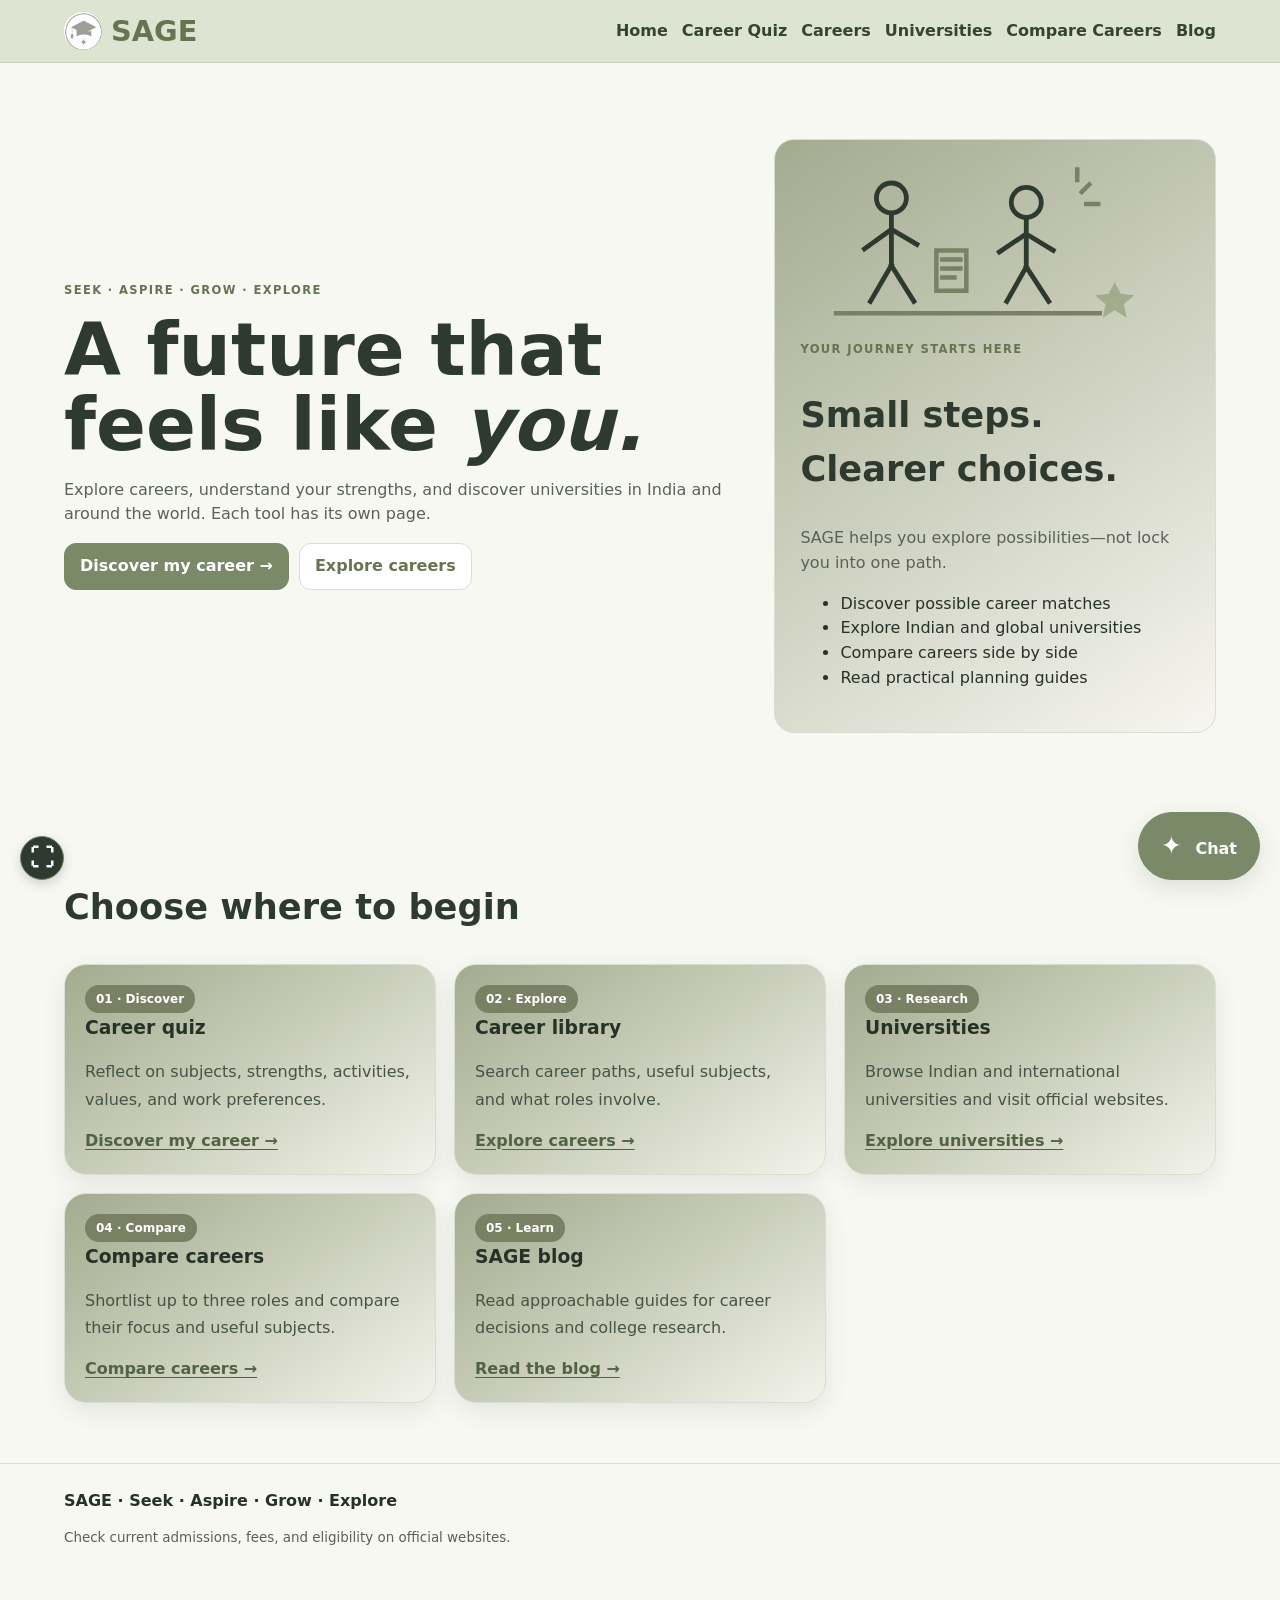
==== commit 4b264dd4: "index.html" ====
--- a/index.html
+++ b/index.html
@@ -1,50 +1,50 @@
 
-<!DOCTYPE html>
+<!doctype html>
 <html lang="en">
 <head>
-<meta charset="UTF-8">
-<meta name="viewport" content="width=device-width, initial-scale=1.0">
+<meta charset="utf-8">
+<meta name="viewport" content="width=device-width,initial-scale=1">
 <title>Home | SAGE</title>
 <link rel="stylesheet" href="style.css">
-<meta name="theme-color" content="#dde4d2">
 
 <style>
 #fullscreenBtn {
   position: fixed;
-  top: 15px;
-  right: 15px;
+  left: 20px;
+  bottom: 20px;
   z-index: 999999;
-  background: #2e3a2f;
+  width: 44px;
+  height: 44px;
+  display: flex;
+  align-items: center;
+  justify-content: center;
+  border: 1px solid #7A8063;
+  border-radius: 50%;
+  background: #2E3A2F;
   color: white;
-  border: none;
-  padding: 12px 18px;
-  border-radius: 30px;
+  font-size: 24px;
+  line-height: 1;
   cursor: pointer;
-  font-size: 14px;
-}
-
+  box-shadow: 0 4px 12px rgba(0,0,0,.16);
+}
 #fullscreenBtn:hover {
-  background: #7a8063;
-}
-
-:fullscreen {
-  overflow-y: auto;
-  background: #dde4d2;
+  background: #7A8063;
 }
 </style>
 </head>
 
 <body>
 
-<button id="fullscreenBtn" onclick="toggleFullScreen()">
-⛶ Full Screen
-</button>
+<button id="fullscreenBtn"
+type="button"
+onclick="toggleFullScreen()"
+aria-label="Enter full screen"
+title="Full screen">⛶</button>
 
 <header class="top">
 <nav class="wrap">
 <a class="brand" href="index.html">
-<img src="logo.png" alt="SAGE" onerror="this.style.display='none'">
-SAGE
+<img src="logo.png" alt="" onerror="this.style.display='none'">SAGE
 </a>
 <div class="links">
 <a href="index.html">Home</a>
@@ -70,14 +70,20 @@
 </div>
 
 <aside class="panel">
-<div class="sage-figures">
-<svg viewBox="0 0 260 112">
-<g fill="none" stroke="#2E3A2F" stroke-width="3.2">
+<div class="sage-figures" aria-hidden="true">
+<svg viewBox="0 0 260 112" role="img" focusable="false">
+<g fill="none" stroke="#2E3A2F" stroke-width="3.2" stroke-linecap="square" stroke-linejoin="miter">
 <circle cx="61" cy="22" r="10"/>
 <path d="M61 34V67M61 43L43 56M61 43L78 53M61 67L47 91M61 67L76 91"/>
 <circle cx="151" cy="25" r="10"/>
 <path d="M151 37V68M151 46L133 58M151 46L169 57M151 68L138 91M151 68L166 91"/>
 </g>
+<g fill="none" stroke="#7A8063" stroke-width="3" stroke-linecap="square">
+<path d="M91 57h20v27H91zM95 63h12M95 69h12M95 75h8"/>
+<path d="M188 18l5 -5M191 26h8M185 10V3"/>
+<path d="M24 99h176"/>
+</g>
+<path d="M210 78l4 8 9 1-7 6 2 9-8-5-8 5 2-9-7-6 9-1z" fill="#A3AB8F"/>
 </svg>
 </div>
 <div class="eyebrow">Your journey starts here</div>
@@ -113,21 +119,21 @@
 <article class="card">
 <span class="tag">03 · Research</span>
 <h3>Universities</h3>
-<p>Browse Indian and international universities.</p>
+<p>Browse Indian and international universities and visit official websites.</p>
 <a href="universities.html">Explore universities →</a>
 </article>
 
 <article class="card">
 <span class="tag">04 · Compare</span>
 <h3>Compare careers</h3>
-<p>Shortlist up to three roles and compare them.</p>
+<p>Shortlist up to three roles and compare their focus and useful subjects.</p>
 <a href="compare.html">Compare careers →</a>
 </article>
 
 <article class="card">
 <span class="tag">05 · Learn</span>
 <h3>SAGE blog</h3>
-<p>Read guides for career decisions and college research.</p>
+<p>Read approachable guides for career decisions and college research.</p>
 <a href="blog.html">Read the blog →</a>
 </article>
 
@@ -164,88 +170,182 @@
 function toggleFullScreen() {
   if (!document.fullscreenElement) {
     document.documentElement.requestFullscreen().catch(() => {
-      alert("Full screen is not supported by this browser.");
+      alert('Full-screen mode is not available in this browser.');
     });
   } else {
     document.exitFullscreen();
   }
 }
-
-document.addEventListener("fullscreenchange", () => {
-  document.getElementById("fullscreenBtn").textContent =
-    document.fullscreenElement ? "✕ Exit Full Screen" : "⛶ Full Screen";
+</script>
+
+<script src="data.js"></script>
+<script>
+const chat=document.getElementById('chat'),
+body=document.getElementById('cb');
+
+document.getElementById('toggle').onclick=()=>chat.classList.toggle('open');
+document.getElementById('close').onclick=()=>chat.classList.remove('open');
+
+function bubble(t,me=false){
+let d=document.createElement('div');
+d.className='bubble'+(me?' me':'');
+d.textContent=t;
+body.appendChild(d);
+body.scrollTop=body.scrollHeight;
+}
+
+function reply(t){
+const sageText=String(t||'').trim();
+const sageLower=sageText.toLowerCase();
+
+if(/^(hey+|hi+|hello|heyy|yo|sup)[!. ]*$/.test(sageLower)){
+bubble('Heyyy! 😊 What are you thinking about today — exploring careers, choosing subjects, finding courses, or just figuring out what might suit you?');
+return;
+}
+
+if(/\b(i don't know|not sure|confused|no idea|lost)\b/.test(sageLower)){
+bubble('That’s completely okay — you don’t need to have your whole future figured out right now. 💛 Let’s make it smaller: which school subjects feel easiest or most interesting, and do you prefer working with people, ideas, technology, creative projects, or practical hands-on tasks?');
+return;
+}
+
+if(/\b(law|lawyer|legal|judge|nlsiu)\b/.test(sageLower)){
+bubble('Heyyy! Law has lots of paths beyond courtroom practice: corporate law, criminal law, cyber law, human rights, environmental law, policy, legal research, and the judiciary. In India, an integrated B.A. LL.B. after Class 12 is one common route; a 3-year LL.B. after a bachelor’s degree is another. What draws you to law — debating, helping people, solving complex problems, or understanding how society works?');
+return;
+}
+
+if(/\b(computer|coding|software|ai|technology|cybersecurity)\b/.test(sageLower)){
+bubble('Tech has several different flavors: software development, AI and data, cybersecurity, UX design, cloud systems, and hardware. You can try a small coding project or beginner data/design activity before committing. Are you more interested in building apps, investigating problems, working with data, or designing things people use?');
+return;
+}
+
+if(/\b(university|universities|college|course|courses|admission|fees|scholarship)\b/.test(sageLower)){
+bubble('Let’s compare colleges by the exact program, eligibility, entrance route, total tuition and living costs, scholarships, location, internships, and student support. I can help make a shortlist, but fees and admission rules should be checked against the current official course page. Which course and country or state are you considering?');
+return;
+}
+
+const m=t.toLowerCase().trim();
+let r;
+
+if(/\b(i wanna die|i want to die|want to kill myself|suicidal|end my life|hurt myself|self harm)\b/.test(m)){
+r="Hey, I'm really glad you told me. I'm taking this seriously, and your safety matters more than career questions right now. Please go to a trusted adult or someone nearby right now and tell them what's happening. You deserve support.";
+}
+else if(/\b(devastated|heartbroken|upset|sad|depressed|overwhelmed|rough day|feel awful)\b/.test(m)){
+r="Oh no, I'm sorry you're feeling this way. 💛 Want to tell me what happened? I'm here to listen.";
+}
+else if(/\b(just checking|just testing|testing you|i was joking|just kidding|not serious)\b/.test(m)){
+r="Haha, fair enough 😄 Thanks for testing me! What do you want to try next?";
+}
+else if(/\b(okay|ok|you know what|guess what|listen|hey|heyy|hello|hi|hii|yo)\b/.test(m)){
+r="Heyyy! 😊 What's on your mind? We can talk careers and college, or you can just tell me what's up.";
+}
+else if(/\blaw\b|lawyer|legal|judge|court|criminal justice/.test(m)){
+r="Heyyy! Law is a broad field, including criminal law, corporate law, cyber law, human rights, environmental law, legal research, and the judiciary. What part sounds most interesting to you?";
+}
+else if(/doctor|medicine|medical|healthcare|nurs/.test(m)){
+r="Healthcare has lots of paths, from medicine and nursing to physiotherapy, pharmacy, psychology, and lab science. Are you most interested in treating patients, understanding the human body, or doing research?";
+}
+else if(/journal|writing|writer|media|news/.test(m)){
+r="If writing and asking questions are your thing, journalism could be worth exploring. Journalists research stories, interview people, verify facts, and report through articles, video, audio, or digital media. Which sounds more like you?";
+}
+else if(/engineer|coding|program|computer|technology|software|\bai\b/.test(m)){
+r="Tech is a big space: software, cybersecurity, data, AI, electronics, and several kinds of engineering. Which sounds fun to you?";
+}
+else if(/university|college|admission|degree|study|course|fees|scholarship/.test(m)){
+r="When comparing colleges, check the exact course, eligibility, total fees, scholarships, accreditation, internships, location, and student support. Which course or country are you considering?";
+}
+else if(/salary|pay|earn|job demand|future scope/.test(m)){
+r="Pay and job demand depend on location, experience, qualification, and the specific role. Which career and country are you thinking about?";
+}
+else if(/quiz|test|result|recommend/.test(m)){
+r="The career quiz is a starting point, not a decision-maker. Your result should help you spot patterns in what you enjoy.";
+}
+else if(/thank/.test(m)){
+r="Anytime! 😊 I'm happy to help.";
+}
+else if(/confused|don't know|dont know|not sure|no idea/.test(m)){
+r="That's completely okay — you don't need to have it all figured out yet. Tell me one thing you usually enjoy.";
+}
+else{
+r="I'm listening! Tell me a little more about what's on your mind. We can explore careers and college together.";
+}
+bubble(r);
+}
+
+document.getElementById('form').onsubmit=e=>{
+e.preventDefault();
+let i=document.getElementById('msg'),
+v=i.value.trim();
+if(v){
+bubble(v,true);
+i.value='';
+replyAI(v);
+}
+};
+
+document.getElementById('mic').onclick=()=>{
+let SR=window.SpeechRecognition||window.webkitSpeechRecognition;
+if(!SR){
+bubble('Voice input is not supported in this browser. Please type instead.');
+return;
+}
+let r=new SR();
+r.lang='en-IN';
+r.onresult=e=>document.getElementById('msg').value=e.results[0][0].transcript;
+r.start();
+};
+
+async function replyAI(t){
+const loading=document.createElement('div');
+loading.className='bubble';
+loading.textContent='One sec — let me think…';
+body.appendChild(loading);
+body.scrollTop=body.scrollHeight;
+
+try{
+const history=Array.from(body.querySelectorAll('.bubble'))
+.filter(el=>el!==loading)
+.slice(-8)
+.map(el=>({
+role:el.classList.contains('me')?'user':'assistant',
+content:el.textContent
+}));
+
+const res=await fetch('/api/chat',{
+method:'POST',
+headers:{'Content-Type':'application/json'},
+body:JSON.stringify({message:t,history})
 });
 
-const chat = document.getElementById('chat');
-const body = document.getElementById('cb');
-
-document.getElementById('toggle').onclick =
-  () => chat.classList.toggle('open');
-
-document.getElementById('close').onclick =
-  () => chat.classList.remove('open');
-
-function bubble(t, me = false) {
-  const d = document.createElement('div');
-  d.className = 'bubble' + (me ? ' me' : '');
-  d.textContent = t;
-  body.appendChild(d);
-  body.scrollTop = body.scrollHeight;
-}
-
-document.getElementById('form').onsubmit = e => {
-  e.preventDefault();
-  const i = document.getElementById('msg');
-  const v = i.value.trim();
-  if (!v) return;
-
-  bubble(v, true);
-  i.value = '';
-
-  const loading = document.createElement('div');
-  loading.className = 'bubble';
-  loading.textContent = 'One sec — let me think…';
-  body.appendChild(loading);
-
-  fetch('/api/chat', {
-    method: 'POST',
-    headers: {'Content-Type': 'application/json'},
-    body: JSON.stringify({message: v})
-  })
-  .then(r => r.json())
-  .then(data => {
-    loading.remove();
-    bubble(data.reply || 'Tell me a little more.');
-  })
-  .catch(() => {
-    loading.remove();
-    bubble("I'm here to help you explore careers and universities!");
-  });
+const data=await res.json();
+if(!res.ok) throw new Error(data.error||'AI is not available');
+
+loading.remove();
+bubble(data.reply||'Tell me a little more.');
+
+}catch(err){
+loading.remove();
+try{
+reply(t);
+}catch(localErr){
+bubble('I’m here to help you explore options. Tell me what subjects you enjoy.');
+}
+console.info('SAGE is using its built-in guide because the AI service is unavailable.');
+}
+}
+
+const listenReplyButton=document.getElementById('listen-reply');
+
+if(listenReplyButton){
+listenReplyButton.onclick=()=>{
+const last=Array.from(body.querySelectorAll('.bubble'))
+.filter(el=>!el.classList.contains('me')).pop();
+
+if(last&&'speechSynthesis'in window){
+speechSynthesis.cancel();
+speechSynthesis.speak(new SpeechSynthesisUtterance(last.textContent));
+}
 };
-
-document.getElementById('mic').onclick = () => {
-  const SR = window.SpeechRecognition || window.webkitSpeechRecognition;
-  if (!SR) return bubble('Voice input is not supported.');
-  const r = new SR();
-  r.lang = 'en-IN';
-  r.onresult = e => {
-    document.getElementById('msg').value =
-      e.results[0][0].transcript;
-  };
-  r.start();
-};
-
-document.getElementById('listen-reply').onclick = () => {
-  const last = Array.from(body.querySelectorAll('.bubble'))
-    .filter(el => !el.classList.contains('me')).pop();
-
-  if (last && 'speechSynthesis' in window) {
-    speechSynthesis.cancel();
-    speechSynthesis.speak(
-      new SpeechSynthesisUtterance(last.textContent)
-    );
-  }
-};
+}
 </script>
 
 </body>
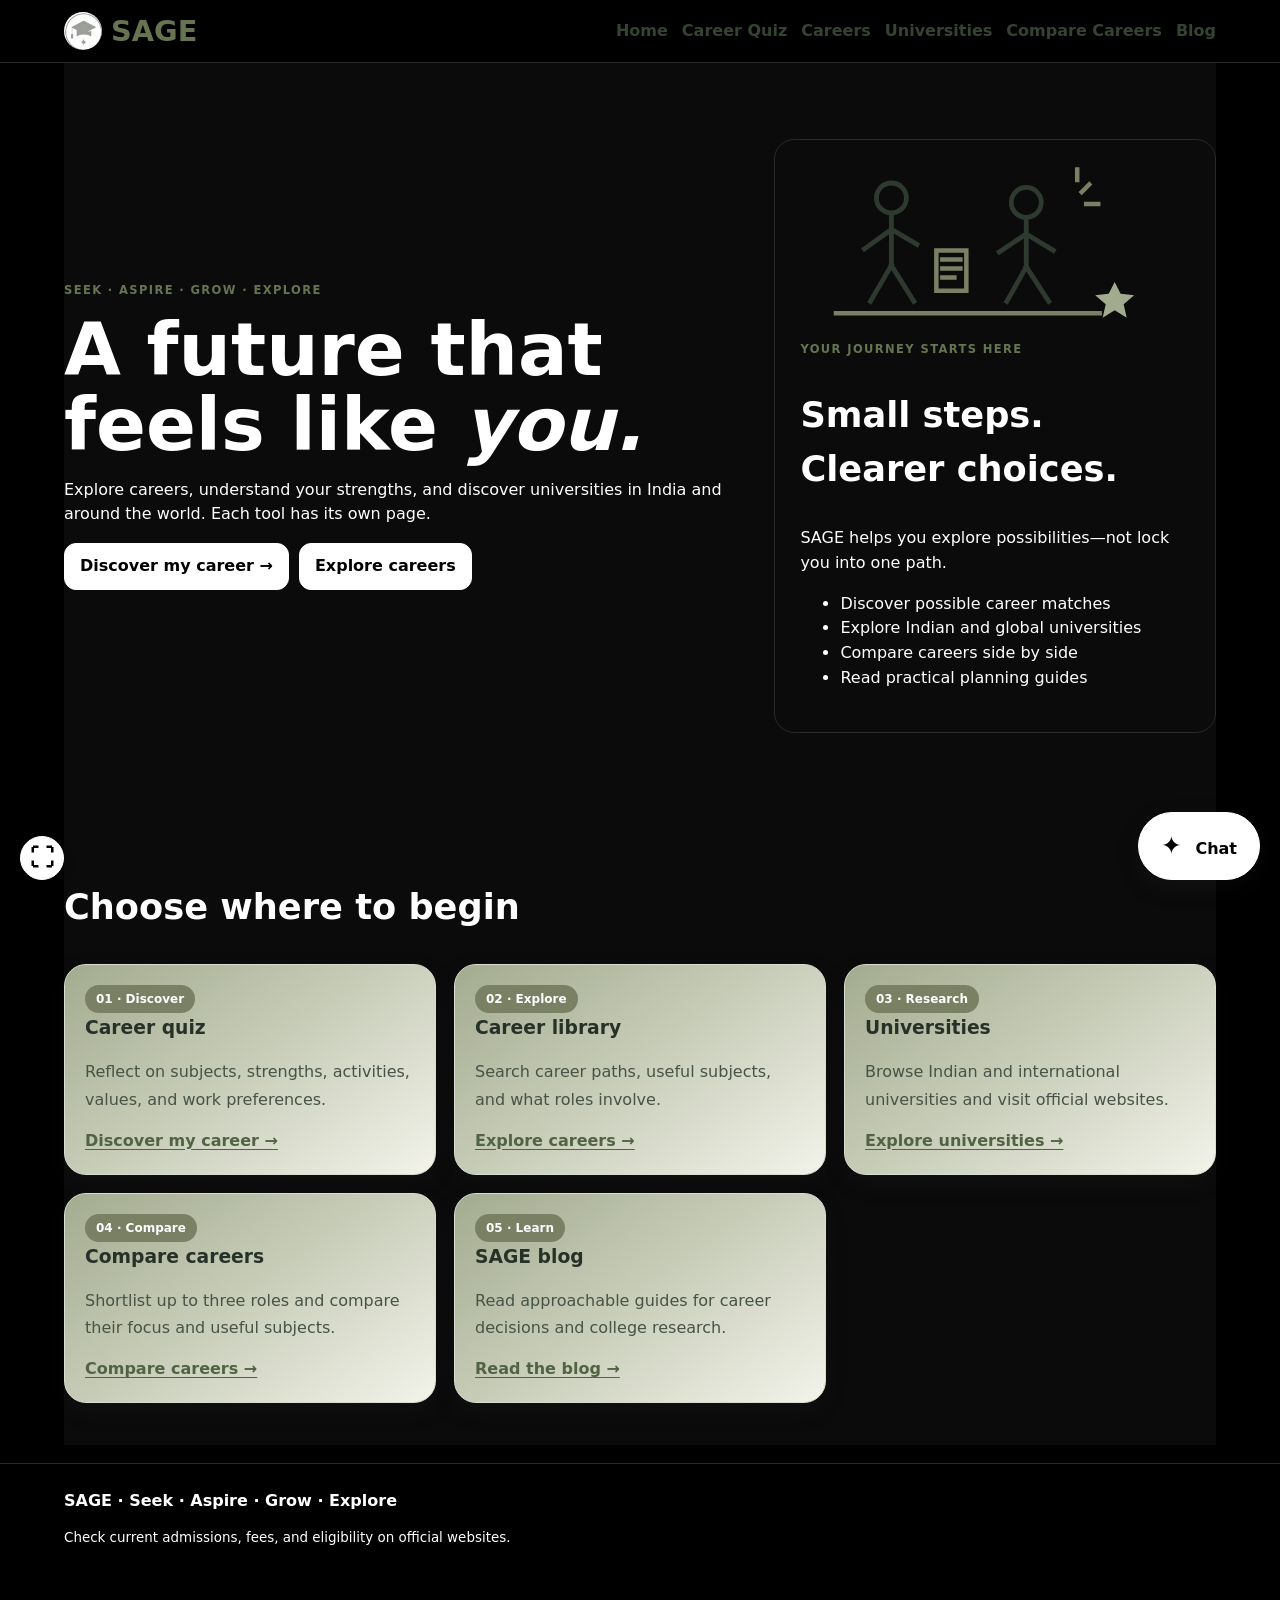
==== commit 2906a0a7: "Update index.html" ====
--- a/index.html
+++ b/index.html
@@ -6,7 +6,7 @@
 <meta name="viewport" content="width=device-width,initial-scale=1">
 <title>Home | SAGE</title>
 <link rel="stylesheet" href="style.css">
-
+<link rel="stylesheet" href="style-black-test.css">
 <style>
 #fullscreenBtn {
   position: fixed;
--- a/style-black-test.css
+++ b/style-black-test.css
@@ -0,0 +1,54 @@
+
+/* SAGESPHERE - BLACK EXPERIMENT */
+
+html, body {
+  background: #000000 !important;
+  color: #ffffff !important;
+}
+
+body {
+  color-scheme: dark;
+}
+
+header, nav, footer,
+.top, .navbar {
+  background: #000000 !important;
+  border-color: #292929 !important;
+}
+
+h1, h2, h3, h4, p, label {
+  color: #ffffff !important;
+}
+
+section, article,
+.card, .panel, .box,
+.stat, .chat, .detail-tile {
+  background: #0b0b0b !important;
+  color: #ffffff !important;
+  border-color: #292929 !important;
+  box-shadow: none !important;
+}
+
+input, textarea, select {
+  background: #111111 !important;
+  color: #ffffff !important;
+  border: 1px solid #444444 !important;
+}
+
+button, .button-link {
+  background: #ffffff !important;
+  color: #000000 !important;
+  border: 1px solid #ffffff !important;
+}
+
+button:hover, .button-link:hover {
+  background: #cccccc !important;
+}
+
+a {
+  color: #ffffff !important;
+}
+
+::placeholder {
+  color: #999999 !important;
+}
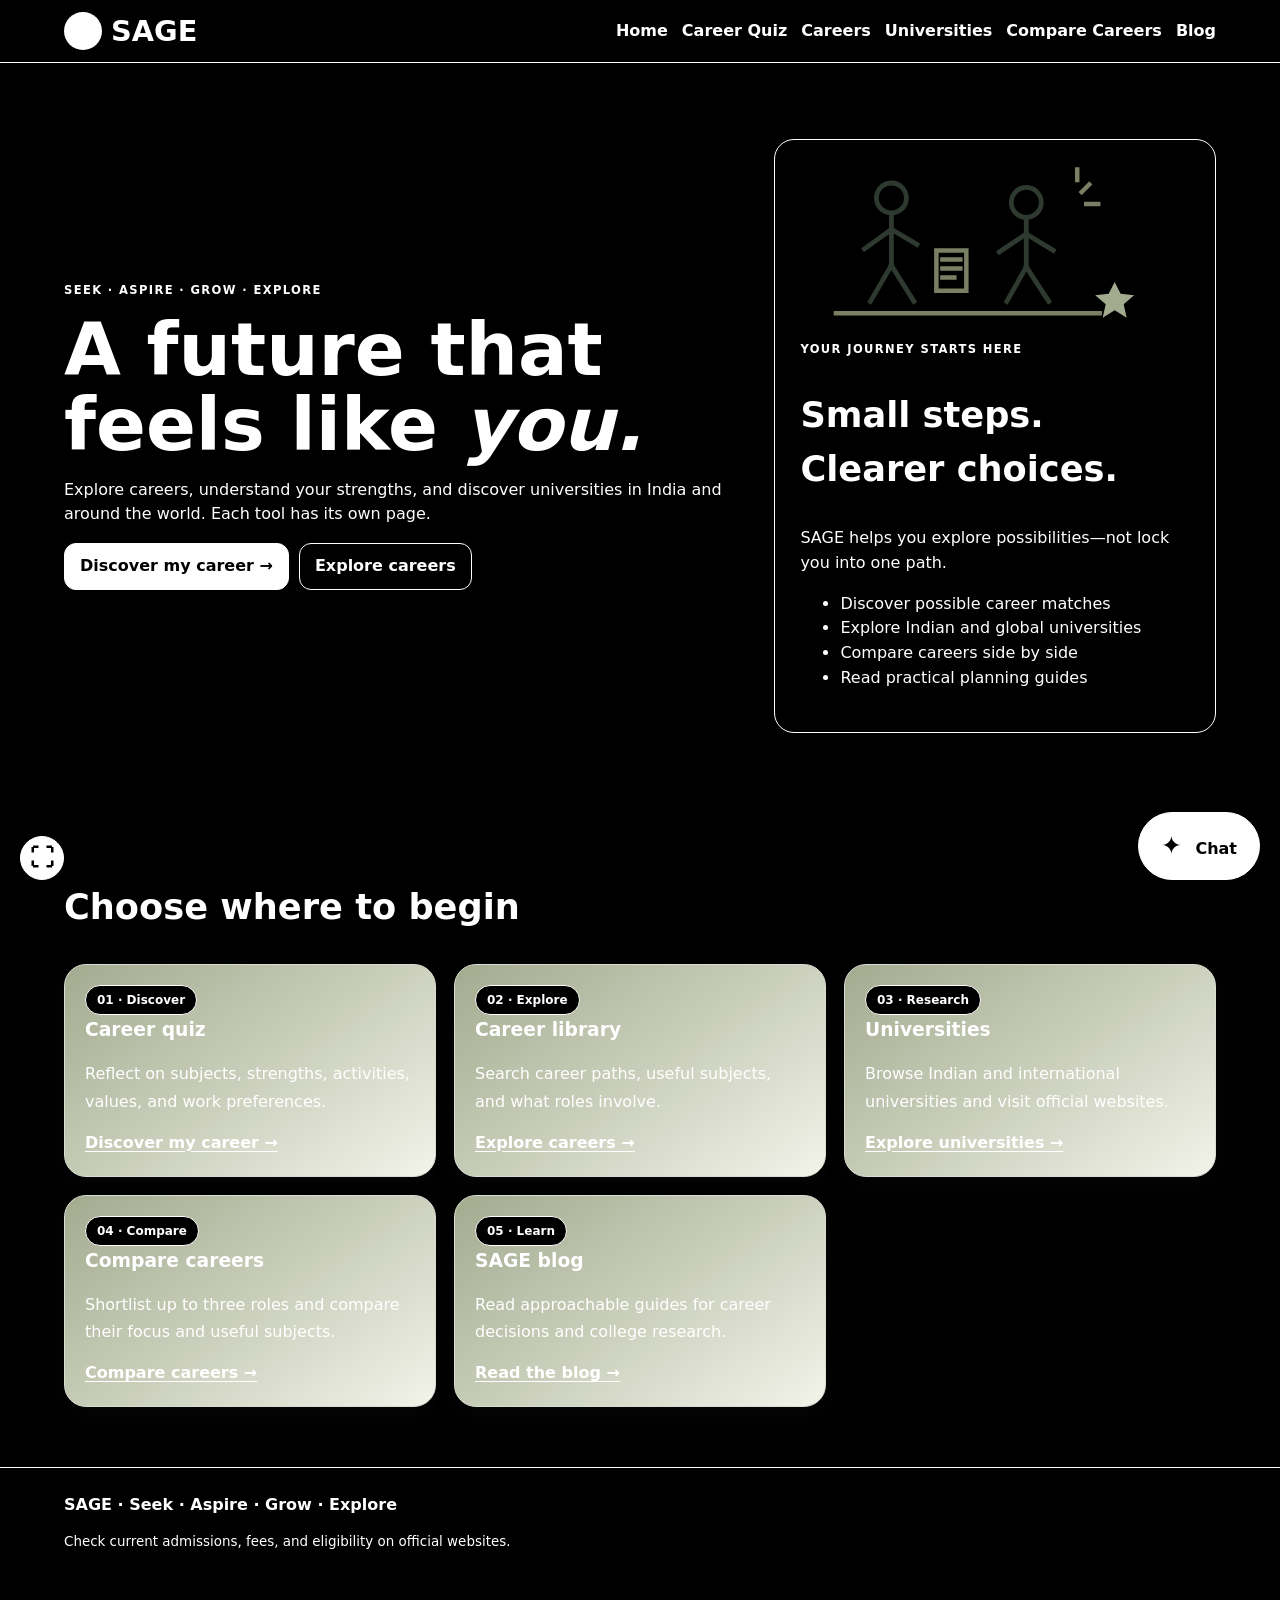
==== commit 8b165770: "Update index.html" ====
--- a/index.html
+++ b/index.html
@@ -6,7 +6,7 @@
 <meta name="viewport" content="width=device-width,initial-scale=1">
 <title>Home | SAGE</title>
 <link rel="stylesheet" href="style.css">
-<link rel="stylesheet" href="style-black-test.css">
+<link rel="stylesheet" href="style-black-white-test.css">
 <style>
 #fullscreenBtn {
   position: fixed;
--- a/style-black-white-test.css
+++ b/style-black-white-test.css
@@ -0,0 +1,231 @@
+/*
+  SAGE SPHERE — PURE BLACK & WHITE EXPERIMENT
+  Add this file AFTER style.css on each page.
+  To restore the original look, remove the link to this file.
+*/
+
+/* Core palette */
+:root {
+  --bg: #000000 !important;
+  --panel: #000000 !important;
+  --panel2: #000000 !important;
+  --green: #FFFFFF !important;
+  --green2: #FFFFFF !important;
+  --ink: #FFFFFF !important;
+  --muted: #FFFFFF !important;
+  --brown: #FFFFFF !important;
+  --line: #FFFFFF !important;
+  --cream: #000000 !important;
+  --sage: #000000 !important;
+  --olive: #000000 !important;
+  --charcoal: #000000 !important;
+}
+
+/* Page foundation */
+html,
+body {
+  background: #000000 !important;
+  color: #FFFFFF !important;
+}
+
+body,
+body * {
+  color-scheme: dark;
+}
+
+/* Remove old green / cream / gradient surfaces */
+.top,
+nav,
+header,
+footer,
+.footer,
+.panel,
+.card,
+.box,
+.stat,
+.chat,
+.chathead,
+.chatbody,
+.compose,
+.result,
+.career-details,
+.detail-tile,
+.metric-card,
+.compare-table th,
+.compare-table td,
+section,
+article {
+  background-color: #000000 !important;
+  background-image: none !important;
+  color: #FFFFFF !important;
+  border-color: #FFFFFF !important;
+  box-shadow: none !important;
+}
+
+/* Keep cards distinct using white outlines */
+.panel,
+.card,
+.box,
+.stat,
+.chat,
+.result,
+.career-details,
+.detail-tile,
+.metric-card,
+.compare-table th,
+.compare-table td {
+  border: 1px solid #FFFFFF !important;
+}
+
+/* Typography */
+h1,
+h2,
+h3,
+h4,
+h5,
+h6,
+p,
+span,
+strong,
+b,
+small,
+label,
+li,
+th,
+td,
+.eyebrow,
+.small,
+.brand,
+.links a,
+.back-link,
+.card h3,
+.card p,
+.card a,
+.card .small,
+.stat strong,
+.detail-tile h2,
+.detail-tile p,
+.career-details h4,
+.metric-card span,
+.metric-card strong,
+.metric-card small {
+  color: #FFFFFF !important;
+}
+
+/* Links */
+a,
+a:visited,
+.card a,
+.back-link {
+  color: #FFFFFF !important;
+  text-decoration-color: #FFFFFF !important;
+}
+
+/* White primary buttons with black text */
+button,
+.button-link,
+.chat-launch {
+  background: #FFFFFF !important;
+  color: #000000 !important;
+  border: 1px solid #FFFFFF !important;
+  box-shadow: none !important;
+}
+
+button *,
+.button-link *,
+.chat-launch * {
+  color: #000000 !important;
+}
+
+button:hover,
+.button-link:hover,
+.chat-launch:hover {
+  background: #000000 !important;
+  color: #FFFFFF !important;
+  border: 1px solid #FFFFFF !important;
+}
+
+button:hover *,
+.button-link:hover *,
+.chat-launch:hover * {
+  color: #FFFFFF !important;
+}
+
+/* Secondary buttons, quiz options and selectable controls */
+.secondary,
+.option,
+.option.selected,
+.option:hover {
+  background: #000000 !important;
+  color: #FFFFFF !important;
+  border: 1px solid #FFFFFF !important;
+}
+
+/* Inputs */
+input,
+select,
+textarea,
+.field,
+.search,
+.compose input {
+  background: #000000 !important;
+  color: #FFFFFF !important;
+  border: 1px solid #FFFFFF !important;
+  caret-color: #FFFFFF !important;
+}
+
+input::placeholder,
+textarea::placeholder {
+  color: #FFFFFF !important;
+  opacity: 0.75 !important;
+}
+
+/* Chat */
+.chathead,
+.chathead b,
+.bubble,
+.bubble.me {
+  background: #000000 !important;
+  color: #FFFFFF !important;
+  border: 1px solid #FFFFFF !important;
+}
+
+/* Tags, progress and tables */
+.tag,
+.progress,
+.progress span {
+  background: #000000 !important;
+  color: #FFFFFF !important;
+  border: 1px solid #FFFFFF !important;
+}
+
+.compare-table {
+  color: #FFFFFF !important;
+  border-color: #FFFFFF !important;
+}
+
+/* Logo image: remove green tint and make it monochrome */
+.brand img {
+  filter: grayscale(1) brightness(0) invert(1) !important;
+}
+
+/* Focus indicators remain visible */
+button:focus-visible,
+a:focus-visible,
+input:focus-visible,
+select:focus-visible,
+textarea:focus-visible {
+  outline: 2px solid #FFFFFF !important;
+  outline-offset: 3px !important;
+}
+
+/* Keep all decorative separators monochrome */
+hr,
+.divider,
+.footer,
+.top {
+  border-color: #FFFFFF !important;
+}
+
+/* Preserve existing page layouts and responsive rules.
+   This file changes colours only. */
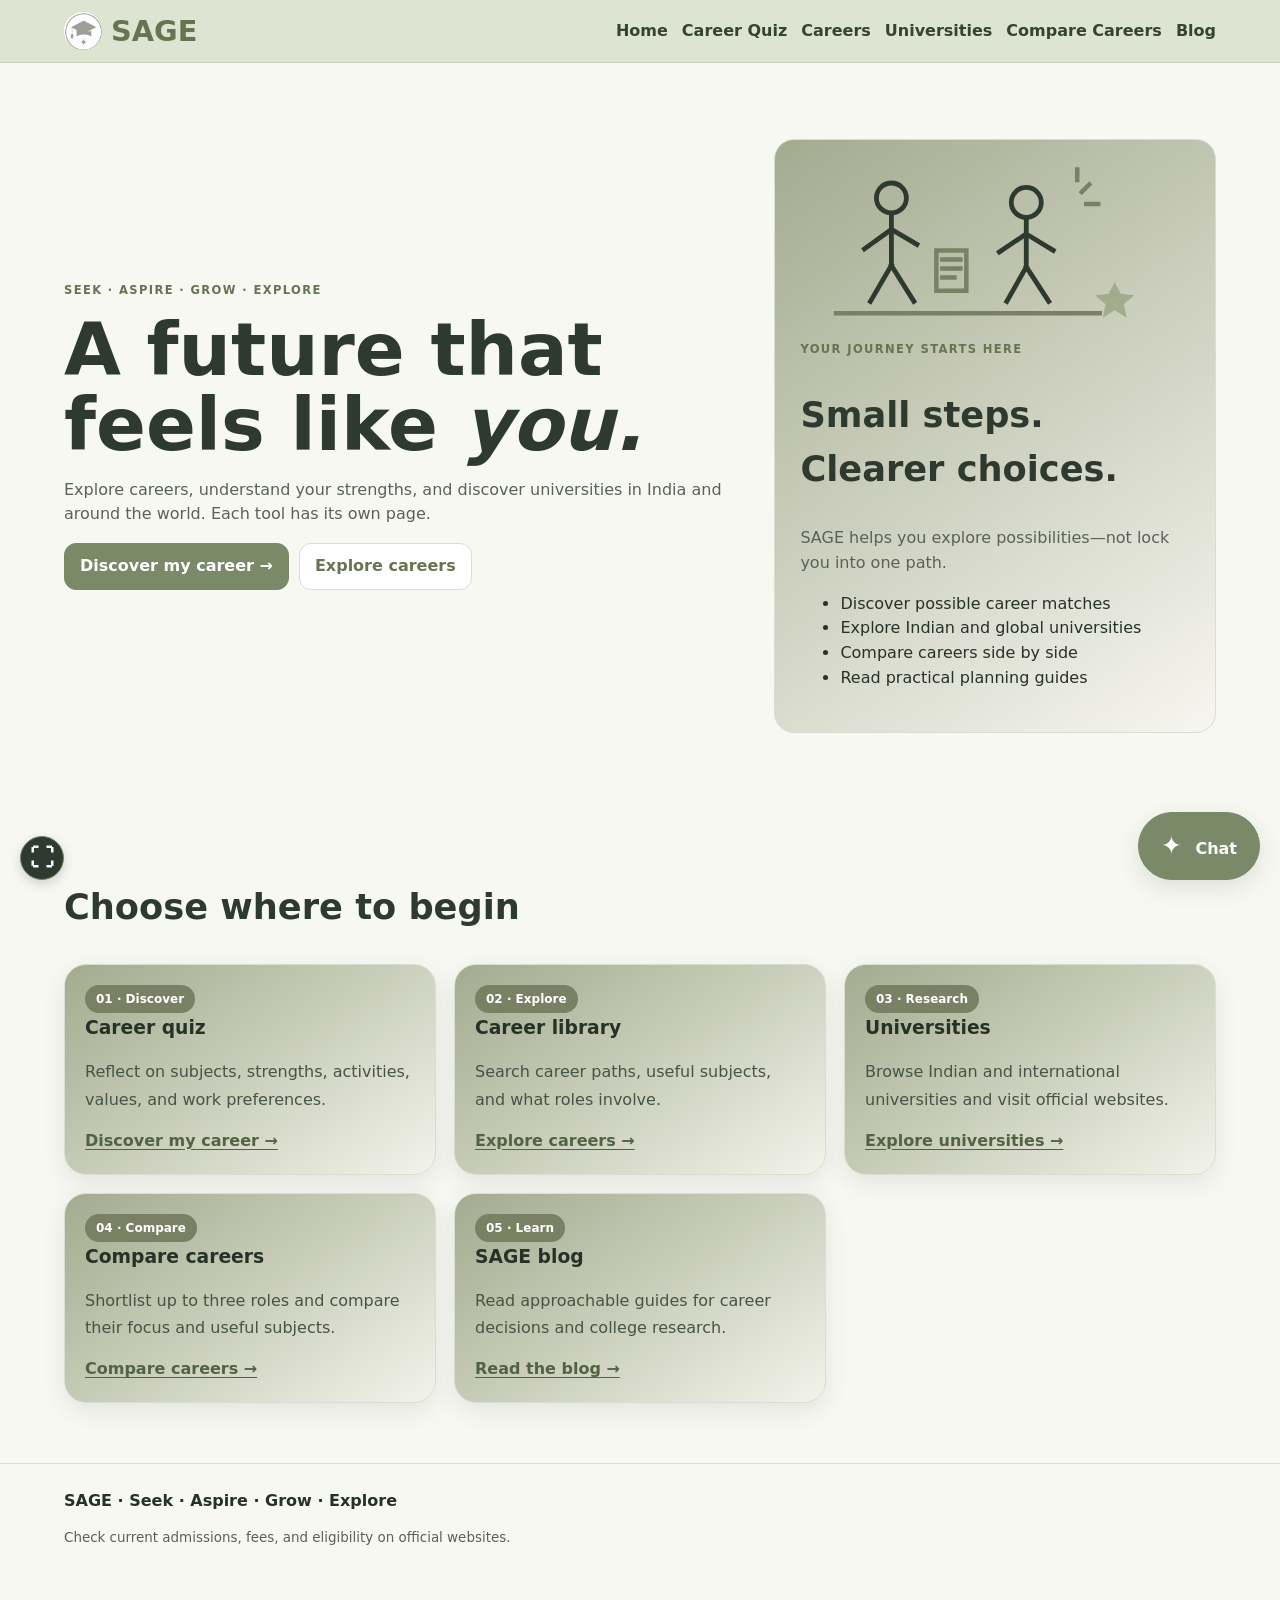
==== commit bebd790a: "Update index.html" ====
--- a/index.html
+++ b/index.html
@@ -6,7 +6,7 @@
 <meta name="viewport" content="width=device-width,initial-scale=1">
 <title>Home | SAGE</title>
 <link rel="stylesheet" href="style.css">
-<link rel="stylesheet" href="style-black-white-test.css">
+<link rel="stylesheet" href="style.css">
 <style>
 #fullscreenBtn {
   position: fixed;
